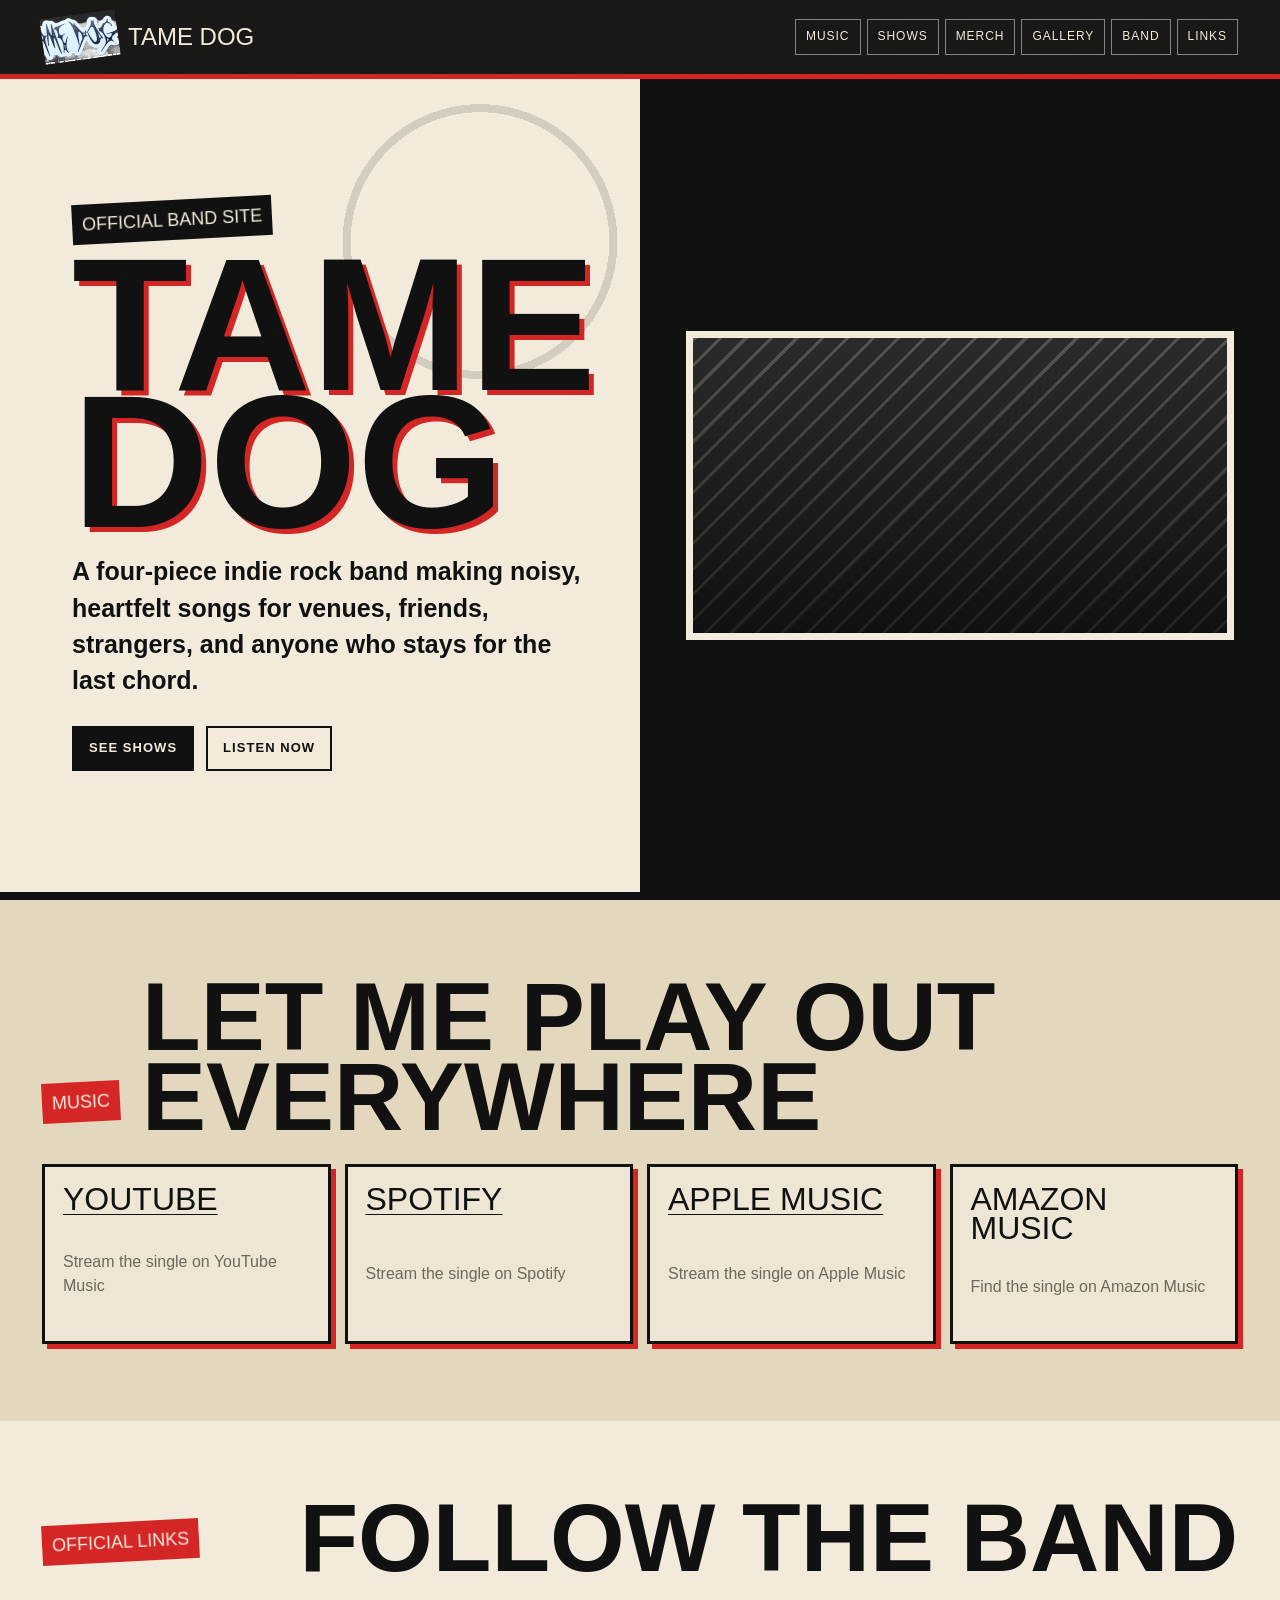
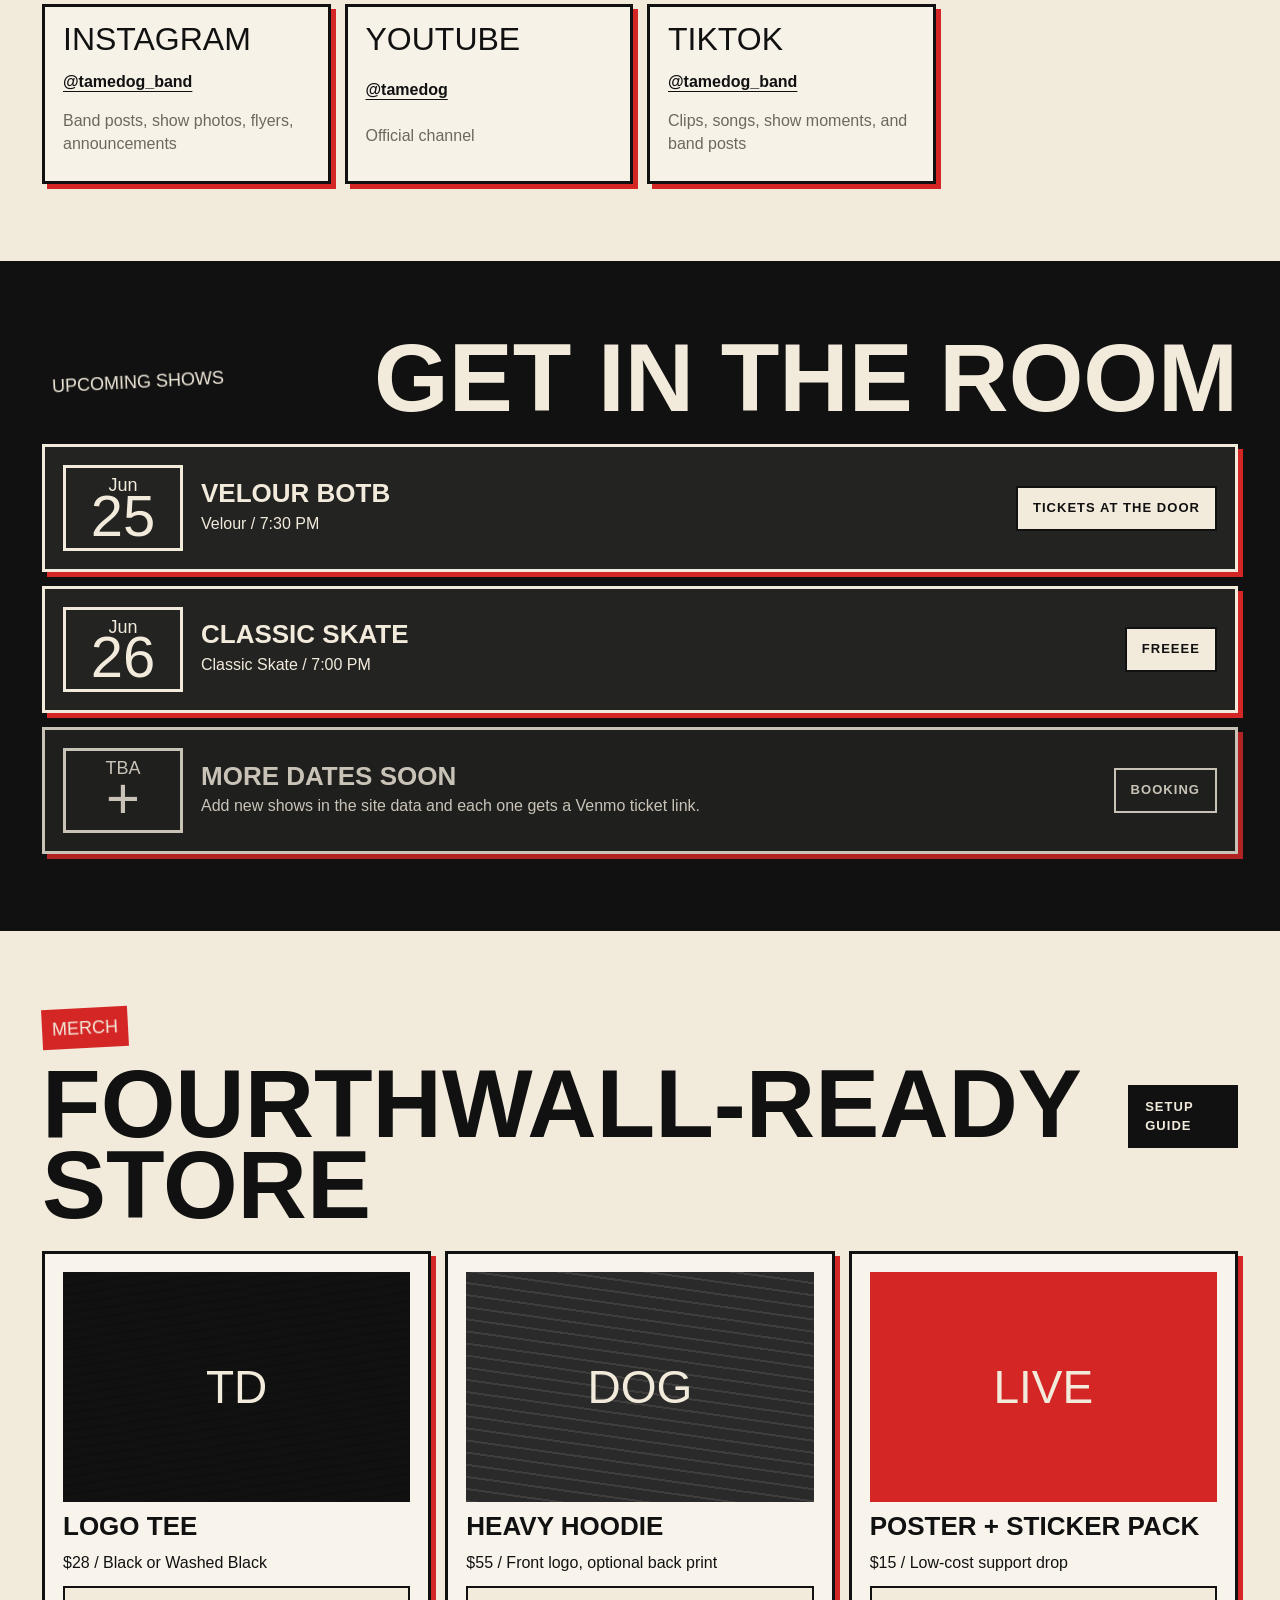
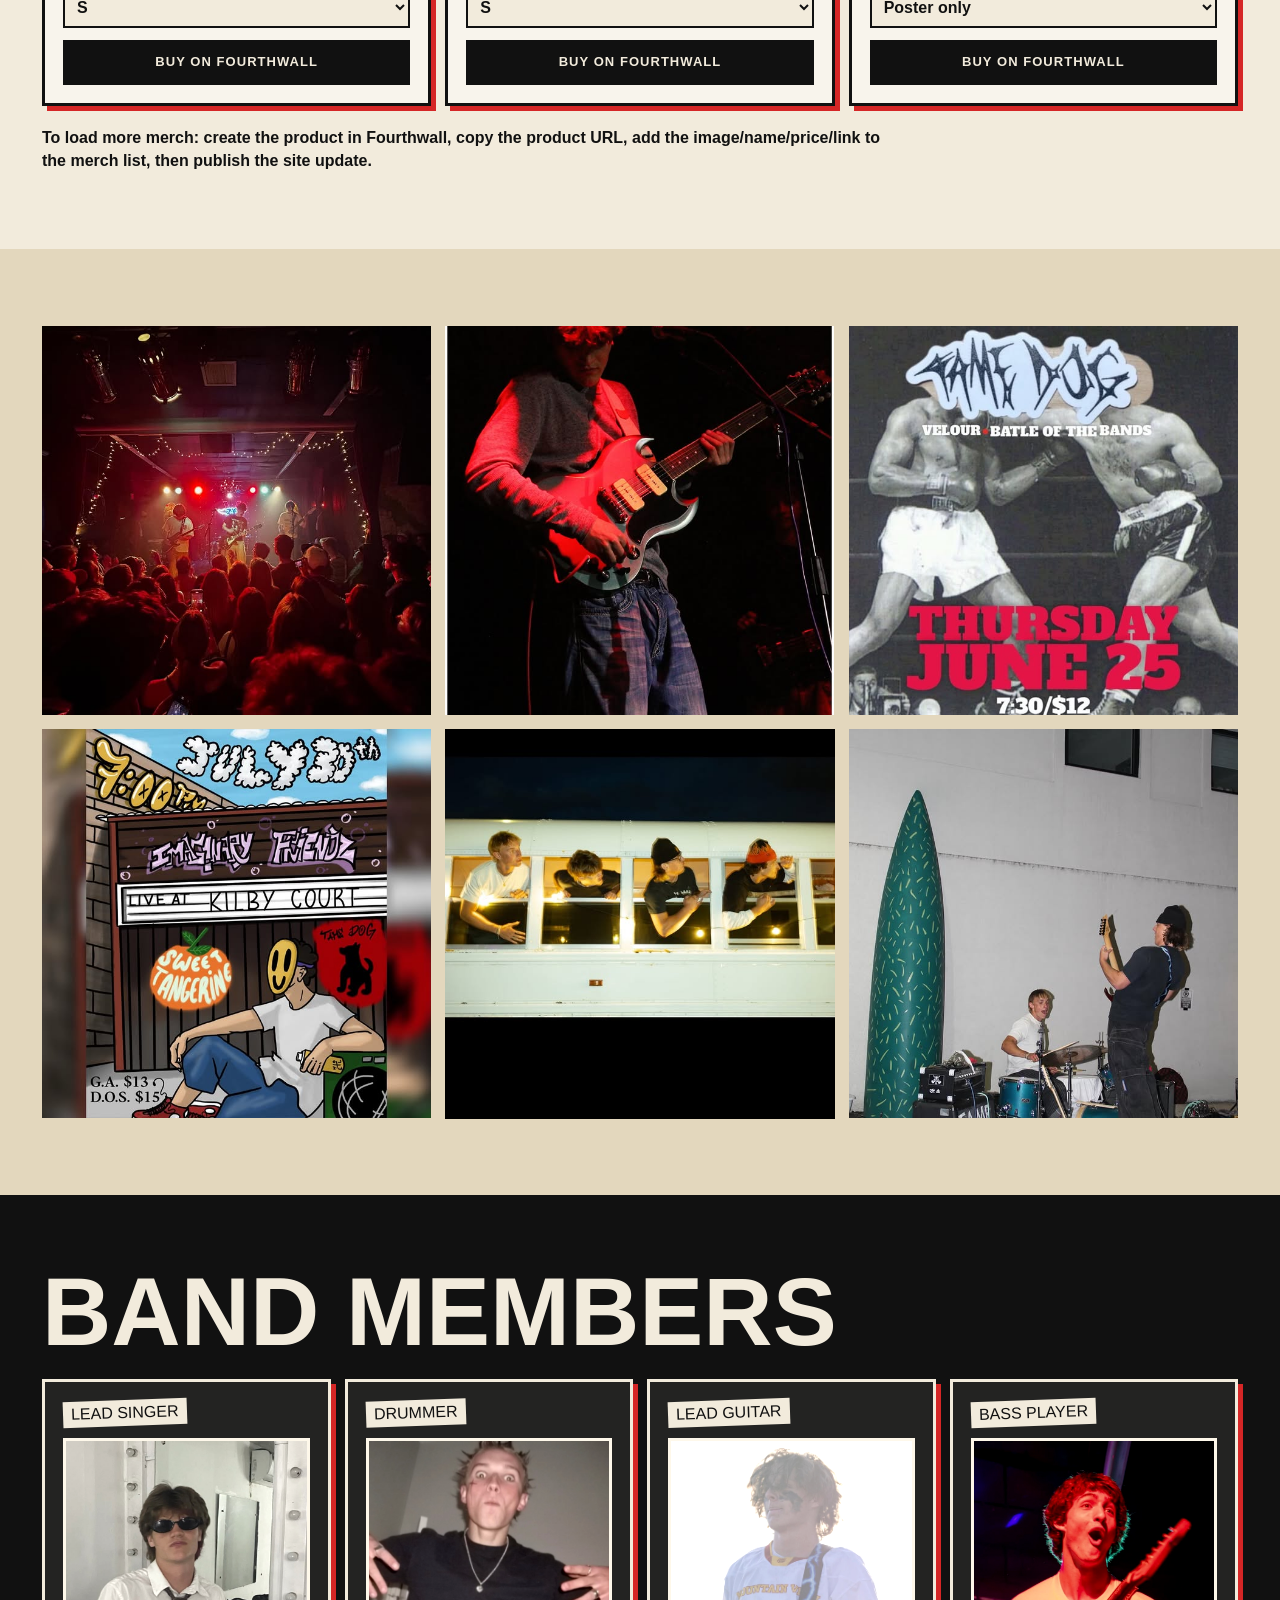
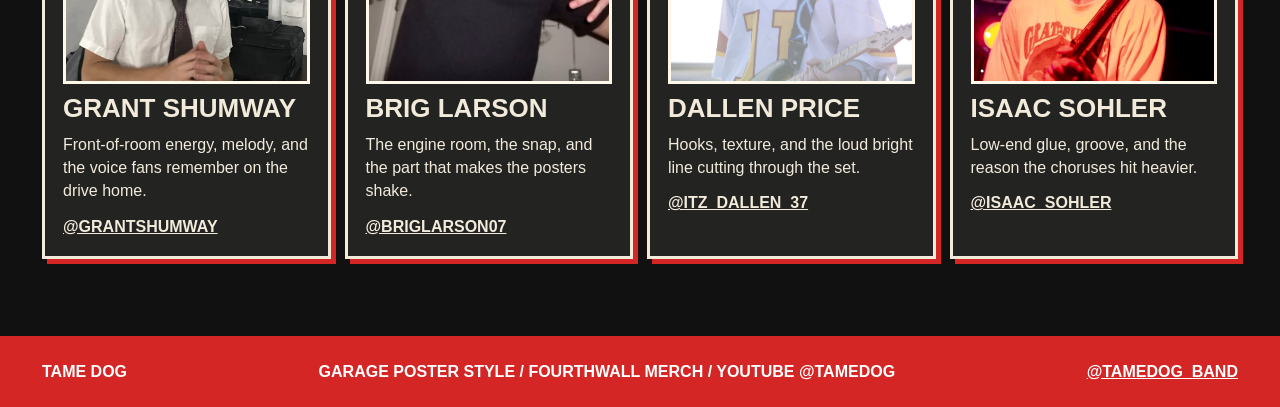
==== index.html @ 2dcfbd96 "Update Tame Dog site content and gallery" ====
<!doctype html>
<html lang="en">
<head>
  <meta charset="utf-8" />
  <meta name="viewport" content="width=device-width, initial-scale=1" />
  <title>Tame Dog | Official Site</title>
  <meta name="description" content="Official site for Tame Dog. Shows, music, merch, photos, and band member links." />
  <link rel="stylesheet" href="styles.css" />
</head>
<body>
  <div class="paper-noise" aria-hidden="true"></div>

  <header class="site-header">
    <a class="brand" href="#home" aria-label="Tame Dog home">
      <span class="logo-stamp logo-image"><img src="assets/tame-dog-wordmark.jpg" alt="Tame Dog logo" /></span>
      <span>Tame Dog</span>
    </a>
    <button class="menu-button" type="button" aria-expanded="false" aria-controls="site-nav">Menu</button>
    <nav id="site-nav" class="site-nav" aria-label="Primary navigation">
      <a href="#music">Music</a>
      <a href="#shows">Shows</a>
      <a href="#merch">Merch</a>
      <a href="gallery.html">Gallery</a>
      <a href="#band">Band</a>
      <a href="#links">Links</a>
    </nav>
  </header>

  <main id="home">
    <section class="hero" aria-label="Tame Dog homepage">
      <div class="hero-copy">
        <p class="stamp">Official Band Site</p>
        <h1>Tame<br>Dog</h1>
        <p class="hero-line">A four-piece indie rock band making noisy, heartfelt songs for venues, friends, strangers, and anyone who stays for the last chord.</p>
        <div class="button-row">
          <a class="button dark" href="#shows">See Shows</a>
          <a class="button light" href="#music">Listen Now</a>
        </div>
      </div>

      <div class="video-half" aria-label="Looping YouTube music video">
        <div class="video-frame" data-video-id="92gtE1CN8XQ">
          <iframe
            title="Tame Dog music video"
            src="https://www.youtube.com/embed/92gtE1CN8XQ?autoplay=1&mute=1&loop=1&playlist=92gtE1CN8XQ&controls=0&modestbranding=1&playsinline=1"
            allow="accelerometer; autoplay; clipboard-write; encrypted-media; gyroscope; picture-in-picture; web-share"
            referrerpolicy="strict-origin-when-cross-origin"
            allowfullscreen>
          </iframe>
        </div>
      </div>
    </section>

    <section id="music" class="section torn-top">
      <div class="section-head">
        <p class="stamp red">Music</p>
        <h2>Let Me Play Out Everywhere</h2>
      </div>
      <div class="music-grid">
        <div class="platform-card">
          <a class="platform-title-link" href="https://music.youtube.com/watch?v=u5x2pnPxJDY" target="_blank" rel="noreferrer">
            <span>YouTube</span>
          </a>
          <em>Stream the single on YouTube Music</em>
        </div>
        <div class="platform-card">
          <a class="platform-title-link" href="https://open.spotify.com/album/30GGkjpLR5tPy0xQMQqvSJ" target="_blank" rel="noreferrer">
            <span>Spotify</span>
          </a>
          <em>Stream the single on Spotify</em>
        </div>
        <div class="platform-card">
          <a class="platform-title-link" href="https://music.apple.com/us/album/let-me-play-single/1863250540" target="_blank" rel="noreferrer">
            <span>Apple Music</span>
          </a>
          <em>Stream the single on Apple Music</em>
        </div>
        <div class="platform-card">
          <span>Amazon Music</span>
          <em>Find the single on Amazon Music</em>
        </div>
      </div>
    </section>

    <section id="links" class="section link-wall">
      <div class="section-head">
        <p class="stamp red">Official Links</p>
        <h2>Follow The Band</h2>
      </div>
      <div class="music-grid">
        <a class="platform-card" href="https://www.instagram.com/tamedog_band/" target="_blank" rel="noreferrer">
          <span>Instagram</span>
          <strong>@tamedog_band</strong>
          <em>Band posts, show photos, flyers, announcements</em>
        </a>
        <a class="platform-card" href="https://www.youtube.com/@tamedog" target="_blank" rel="noreferrer">
          <span>YouTube</span>
          <strong>@tamedog</strong>
          <em>Official channel</em>
        </a>
        <a class="platform-card" href="https://www.tiktok.com/@tamedog_band" target="_blank" rel="noreferrer">
          <span>TikTok</span>
          <strong>@tamedog_band</strong>
          <em>Clips, songs, show moments, and band posts</em>
        </a>
      </div>
    </section>

    <section id="shows" class="section black-band">
      <div class="section-head">
        <p class="stamp">Upcoming Shows</p>
        <h2>Get In The Room</h2>
      </div>
      <div class="show-list">
        <article class="show-card">
          <div class="show-date"><span>Jun</span>25</div>
          <div>
            <h3>Velour BOTB</h3>
            <p>Velour / 7:30 PM</p>
          </div>
          <span class="button light">Tickets At The Door</span>
        </article>
        <article class="show-card">
          <div class="show-date"><span>Jun</span>26</div>
          <div>
            <h3>Classic Skate</h3>
            <p>Classic Skate / 7:00 PM</p>
          </div>
          <span class="button light">FREEEE</span>
        </article>
        <article class="show-card muted-card">
          <div class="show-date"><span>TBA</span>+</div>
          <div>
            <h3>More Dates Soon</h3>
            <p>Add new shows in the site data and each one gets a Venmo ticket link.</p>
          </div>
          <a class="button outline" href="mailto:booking@tamedog.com">Booking</a>
        </article>
      </div>
    </section>

    <section id="merch" class="section">
      <div class="section-head with-action">
        <div>
          <p class="stamp red">Merch</p>
          <h2>Fourthwall-Ready Store</h2>
        </div>
        <a class="button dark" href="../tame-dog-fourthwall-setup.html">Setup Guide</a>
      </div>
      <div class="merch-grid">
        <article class="product-card">
          <div class="shirt-mock"><span>TD</span></div>
          <h3>Logo Tee</h3>
          <p>$28 / Black or Washed Black</p>
          <select aria-label="Logo Tee size">
            <option>S</option><option>M</option><option>L</option><option>XL</option><option>2XL</option>
          </select>
          <a class="button dark" href="https://fourthwall.com/" target="_blank" rel="noreferrer">Buy on Fourthwall</a>
        </article>
        <article class="product-card">
          <div class="shirt-mock hoodie"><span>DOG</span></div>
          <h3>Heavy Hoodie</h3>
          <p>$55 / Front logo, optional back print</p>
          <select aria-label="Heavy Hoodie size">
            <option>S</option><option>M</option><option>L</option><option>XL</option><option>2XL</option>
          </select>
          <a class="button dark" href="https://fourthwall.com/" target="_blank" rel="noreferrer">Buy on Fourthwall</a>
        </article>
        <article class="product-card">
          <div class="poster-mock"><span>LIVE</span></div>
          <h3>Poster + Sticker Pack</h3>
          <p>$15 / Low-cost support drop</p>
          <select aria-label="Poster pack option">
            <option>Poster only</option><option>Poster + stickers</option>
          </select>
          <a class="button dark" href="https://fourthwall.com/" target="_blank" rel="noreferrer">Buy on Fourthwall</a>
        </article>
      </div>
      <p class="admin-note">To load more merch: create the product in Fourthwall, copy the product URL, add the image/name/price/link to the merch list, then publish the site update.</p>
    </section>

    <section id="gallery-preview" class="section gallery-section">
      <div class="gallery-grid" aria-label="Favorite Tame Dog show photos">
        <button class="photo-tile tall instagram-crowd-red" type="button" aria-label="Open Velour crowd photo" data-caption="Velour crowd / from @tamedog_band Instagram"></button>
        <button class="photo-tile instagram-live-guitar" type="button" aria-label="Open live guitar photo" data-caption="Live guitar shot / from @tamedog_band Instagram"></button>
        <button class="photo-tile instagram-velour-botb-poster" type="button" aria-label="Open Velour BOTB poster photo" data-caption="Velour BOTB poster / from @tamedog_band Instagram"></button>
        <button class="photo-tile instagram-kilby-cartoon-flyer" type="button" aria-label="Open Kilby cartoon flyer photo" data-caption="Kilby cartoon flyer / from @tamedog_band Instagram"></button>
        <button class="photo-tile instagram-van-mirror-band" type="button" aria-label="Open van mirror band photo" data-caption="Van mirror band photo / from @tamedog_band Instagram"></button>
        <button class="photo-tile wide instagram-outdoor-performance" type="button" aria-label="Open outdoor set photo" data-caption="Outdoor performance in Provo / from @tamedog_band Instagram"></button>
      </div>
    </section>

    <section id="band" class="section black-band">
      <div class="section-head">
        <h2>Band Members</h2>
      </div>
      <div class="member-grid">
        <article class="member-card">
          <p class="member-role">Lead Singer</p>
          <img class="member-headshot" src="assets/headshots/grant-shumway.jpg" alt="Grant Shumway headshot" />
          <h3>Grant Shumway</h3>
          <p>Front-of-room energy, melody, and the voice fans remember on the drive home.</p>
          <a href="https://www.instagram.com/grantshumway/" target="_blank" rel="noreferrer">@grantshumway</a>
        </article>
        <article class="member-card">
          <p class="member-role">Drummer</p>
          <img class="member-headshot" src="assets/headshots/brig-larson.jpg" alt="Brig Larson headshot" />
          <h3>Brig Larson</h3>
          <p>The engine room, the snap, and the part that makes the posters shake.</p>
          <a href="https://www.instagram.com/briglarson07/" target="_blank" rel="noreferrer">@briglarson07</a>
        </article>
        <article class="member-card">
          <p class="member-role">Lead Guitar</p>
          <img class="member-headshot" src="assets/headshots/dallen-price.jpg" alt="Dallen Price headshot" />
          <h3>Dallen Price</h3>
          <p>Hooks, texture, and the loud bright line cutting through the set.</p>
          <a href="https://www.instagram.com/itz_dallen_37/" target="_blank" rel="noreferrer">@itz_dallen_37</a>
        </article>
        <article class="member-card">
          <p class="member-role">Bass Player</p>
          <img class="member-headshot" src="assets/headshots/isaac-sohler.jpg" alt="Isaac Sohler headshot" />
          <h3>Isaac Sohler</h3>
          <p>Low-end glue, groove, and the reason the choruses hit heavier.</p>
          <a href="https://www.instagram.com/isaac_sohler/" target="_blank" rel="noreferrer">@isaac_sohler</a>
        </article>
      </div>
    </section>
  </main>

  <footer class="site-footer">
    <strong>Tame Dog</strong>
    <span>Garage poster style / Fourthwall merch / YouTube @tamedog</span>
    <a href="https://www.instagram.com/tamedog_band/" target="_blank" rel="noreferrer">@tamedog_band</a>
  </footer>

  <dialog class="lightbox" aria-label="Photo preview">
    <button class="close-lightbox" type="button">Close</button>
    <div class="lightbox-art"></div>
    <p class="lightbox-caption"></p>
  </dialog>

  <script src="app.js"></script>
</body>
</html>
---- styles.css ----
:root {
  color-scheme: light;
  --ink: #111;
  --paper: #f2ebdc;
  --paper-deep: #e3d7bd;
  --red: #d52626;
  --white: #fffaf0;
  --gray: #6d675d;
  --line: #111;
}

* { box-sizing: border-box; }

html {
  scroll-behavior: smooth;
}

body {
  margin: 0;
  background: var(--paper);
  color: var(--ink);
  font-family: Arial, Helvetica, sans-serif;
  line-height: 1.45;
}

body.no-scroll { overflow: hidden; }

a { color: inherit; }

button, select {
  font: inherit;
}

.paper-noise {
  position: fixed;
  inset: 0;
  z-index: -1;
  pointer-events: none;
  background:
    radial-gradient(circle at 20% 30%, rgba(0,0,0,.08) 0 1px, transparent 1px 5px),
    radial-gradient(circle at 80% 65%, rgba(0,0,0,.08) 0 1px, transparent 1px 7px),
    repeating-linear-gradient(-8deg, rgba(0,0,0,.035) 0 2px, transparent 2px 9px),
    var(--paper);
  mix-blend-mode: multiply;
}

.site-header {
  position: sticky;
  top: 0;
  z-index: 20;
  display: flex;
  justify-content: space-between;
  align-items: center;
  gap: 18px;
  padding: 14px clamp(16px, 4vw, 42px);
  background: rgba(17, 17, 17, .96);
  color: var(--paper);
  border-bottom: 5px solid var(--red);
  text-transform: uppercase;
  letter-spacing: 0;
}

.brand {
  display: inline-flex;
  align-items: center;
  gap: 10px;
  color: inherit;
  text-decoration: none;
  font-family: Impact, "Arial Black", sans-serif;
  font-size: 24px;
}

.logo-stamp {
  display: grid;
  place-items: center;
  width: 46px;
  height: 46px;
  border: 3px solid currentColor;
  border-radius: 50%;
  transform: rotate(-8deg);
}

.logo-stamp.logo-image {
  width: 76px;
  height: 46px;
  border: 0;
  border-radius: 0;
  overflow: hidden;
  background: var(--ink);
}

.logo-stamp.logo-image img {
  width: 100%;
  height: 100%;
  object-fit: cover;
  object-position: center 28%;
  filter: contrast(1.15) saturate(.85);
}

.site-nav {
  display: flex;
  flex-wrap: wrap;
  gap: 6px;
}

.site-nav a,
.menu-button {
  border: 1px solid rgba(242,235,220,.5);
  background: transparent;
  color: var(--paper);
  padding: 8px 10px;
  text-decoration: none;
  text-transform: uppercase;
  font-size: 12px;
  letter-spacing: .08em;
}

.menu-button {
  display: none;
  cursor: pointer;
}

.hero {
  min-height: calc(100vh - 79px);
  display: grid;
  grid-template-columns: minmax(0, 1fr) minmax(320px, 1fr);
  border-bottom: 8px solid var(--ink);
}

.hero-copy {
  display: grid;
  align-content: center;
  padding: clamp(24px, 6vw, 72px);
  background:
    radial-gradient(circle at 75% 20%, transparent 0 16%, rgba(0,0,0,.13) 16% 17%, transparent 17% 24%),
    var(--paper);
}

.stamp {
  width: fit-content;
  margin: 0 0 16px;
  padding: 7px 10px;
  background: var(--ink);
  color: var(--paper);
  transform: rotate(-3deg);
  font-family: Impact, "Arial Black", sans-serif;
  text-transform: uppercase;
  font-size: 18px;
}

.stamp.red {
  background: var(--red);
}

h1, h2, h3 {
  margin: 0;
  font-family: Impact, "Arial Black", sans-serif;
  text-transform: uppercase;
  letter-spacing: 0;
}

h1 {
  font-size: clamp(86px, 15vw, 190px);
  line-height: .72;
  text-shadow: 5px 5px 0 var(--red);
}

h2 {
  font-size: clamp(42px, 8vw, 96px);
  line-height: .84;
}

h3 {
  font-size: 26px;
  line-height: .95;
}

.hero-line {
  max-width: 590px;
  margin: 24px 0 0;
  font-size: clamp(18px, 2vw, 25px);
  font-weight: 800;
}

.button-row {
  display: flex;
  flex-wrap: wrap;
  gap: 12px;
  margin-top: 28px;
}

.button {
  display: inline-flex;
  justify-content: center;
  align-items: center;
  min-height: 44px;
  padding: 11px 15px;
  border: 2px solid var(--ink);
  color: inherit;
  text-decoration: none;
  text-transform: uppercase;
  font-weight: 900;
  font-size: 13px;
  letter-spacing: .08em;
  cursor: pointer;
}

.button.dark {
  background: var(--ink);
  color: var(--paper);
}

.button.light {
  background: var(--paper);
  color: var(--ink);
}

.button.outline {
  background: transparent;
  color: var(--paper);
  border-color: var(--paper);
}

.video-half {
  min-height: 420px;
  padding: clamp(20px, 4vw, 46px);
  background: var(--ink);
  color: var(--paper);
  display: grid;
  align-items: center;
}

.video-frame {
  position: relative;
  width: min(100%, 760px);
  aspect-ratio: 16 / 9;
  margin: 0 auto;
  border: 7px solid var(--paper);
  overflow: hidden;
  background:
    linear-gradient(rgba(0,0,0,.02), rgba(0,0,0,.62)),
    repeating-linear-gradient(135deg, rgba(242,235,220,.22) 0 3px, transparent 3px 18px),
    #2b2b2b;
}

.video-frame iframe {
  position: absolute;
  inset: 0;
  width: 100%;
  height: 100%;
  border: 0;
  opacity: 0;
  pointer-events: none;
}

.video-frame[data-ready="true"] iframe {
  opacity: 1;
}

.video-placeholder {
  position: absolute;
  inset: 0;
  display: grid;
  place-content: center;
  gap: 10px;
  padding: 28px;
  text-align: center;
  font-weight: 900;
  text-transform: uppercase;
}

.video-frame[data-ready="true"] .video-placeholder {
  display: none;
}

.play-symbol {
  display: grid;
  place-items: center;
  width: 86px;
  height: 86px;
  margin: 0 auto;
  border: 3px solid currentColor;
  border-radius: 50%;
  font-size: 34px;
}

.section {
  padding: clamp(34px, 6vw, 78px) clamp(16px, 4vw, 42px);
}

.page-hero {
  min-height: 62vh;
  display: grid;
  align-content: center;
  padding: clamp(34px, 8vw, 92px) clamp(16px, 4vw, 42px);
  border-bottom: 8px solid var(--ink);
  background:
    radial-gradient(circle at 75% 20%, transparent 0 16%, rgba(0,0,0,.13) 16% 17%, transparent 17% 24%),
    var(--paper);
}

.torn-top {
  background:
    linear-gradient(178deg, transparent 0 28px, var(--paper-deep) 29px),
    var(--paper-deep);
}

.black-band {
  background: var(--ink);
  color: var(--paper);
}

.section-head {
  display: flex;
  justify-content: space-between;
  align-items: end;
  gap: 22px;
  margin-bottom: 26px;
}

.section-head.with-action {
  align-items: center;
}

.music-grid,
.merch-grid,
.member-grid {
  display: grid;
  grid-template-columns: repeat(4, minmax(0, 1fr));
  gap: 14px;
}

.platform-card,
.product-card,
.member-card,
.show-card {
  border: 3px solid currentColor;
  background: rgba(255,255,255,.36);
  padding: 18px;
  color: inherit;
  text-decoration: none;
  box-shadow: 5px 5px 0 var(--red);
}

.platform-card {
  display: grid;
  gap: 8px;
  min-height: 180px;
}

.platform-card span {
  font-family: Impact, "Arial Black", sans-serif;
  font-size: 32px;
  line-height: .9;
  text-transform: uppercase;
}

.platform-title-link {
  color: inherit;
  text-decoration: underline;
  text-underline-offset: 4px;
}

.platform-card em {
  color: var(--gray);
  font-style: normal;
}

.link-wall .platform-card strong {
  text-decoration: underline;
  text-underline-offset: 4px;
}

.show-list {
  display: grid;
  gap: 14px;
}

.show-card {
  display: grid;
  grid-template-columns: 120px minmax(0, 1fr) auto;
  gap: 18px;
  align-items: center;
  background: rgba(242,235,220,.08);
}

.show-card p { margin: 6px 0 0; }

.show-date {
  border: 3px solid currentColor;
  padding: 10px;
  text-align: center;
  font-family: Impact, "Arial Black", sans-serif;
  font-size: 58px;
  line-height: .78;
}

.show-date span {
  display: block;
  font-size: 18px;
}

.muted-card {
  opacity: .82;
}

.merch-grid,
.member-grid {
  grid-template-columns: repeat(3, minmax(0, 1fr));
}

.product-card {
  display: grid;
  gap: 12px;
  background: rgba(255,255,255,.45);
}

.product-card p,
.member-card p {
  margin: 0;
}

select {
  width: 100%;
  min-height: 42px;
  border: 2px solid var(--ink);
  background: var(--paper);
  color: var(--ink);
  padding: 8px;
  font-weight: 900;
}

.shirt-mock,
.poster-mock {
  min-height: 230px;
  display: grid;
  place-items: center;
  background:
    repeating-linear-gradient(-8deg, rgba(0,0,0,.09) 0 2px, transparent 2px 9px),
    var(--ink);
  color: var(--paper);
  font-family: Impact, "Arial Black", sans-serif;
  font-size: 46px;
}

.hoodie {
  background:
    repeating-linear-gradient(8deg, rgba(242,235,220,.1) 0 2px, transparent 2px 12px),
    #2a2a2a;
}

.poster-mock {
  background: var(--red);
}

.admin-note {
  max-width: 850px;
  margin: 20px 0 0;
  font-weight: 800;
}

.gallery-section {
  background: var(--paper-deep);
}

.gallery-section .gallery-grid {
  margin-top: 0;
}

.gallery-grid {
  display: grid;
  grid-template-columns: 1.15fr .9fr 1fr;
  grid-auto-rows: 180px;
  gap: 14px;
}

#gallery-preview .gallery-grid {
  grid-template-columns: repeat(3, minmax(0, 1fr));
  grid-auto-rows: auto;
}

.gallery-grid.expanded {
  grid-auto-rows: 210px;
}

.filter-row {
  display: flex;
  flex-wrap: wrap;
  gap: 10px;
  margin: 0 0 18px;
}

.filter-button {
  border: 2px solid var(--ink);
  background: transparent;
  color: var(--ink);
  padding: 10px 12px;
  text-transform: uppercase;
  font-weight: 900;
  cursor: pointer;
}

.filter-button.active {
  background: var(--ink);
  color: var(--paper);
}

.photo-tile.hidden {
  display: none;
}

.photo-tile {
  display: grid;
  align-items: end;
  padding: 14px;
  border: 0;
  aspect-ratio: 1;
  background:
    repeating-linear-gradient(28deg, rgba(255,255,255,.28) 0 9px, transparent 9px 22px),
    var(--paper-deep);
  color: var(--paper);
  text-align: left;
  font-family: Impact, "Arial Black", sans-serif;
  font-size: 28px;
  text-transform: uppercase;
  cursor: pointer;
  box-shadow: none;
}

.photo-tile:hover,
.photo-tile:focus-visible {
  transform: translate(-2px, -2px);
  box-shadow: none;
  outline: 3px solid var(--red);
}

.photo-tile.instagram-live-guitar {
  background-image: url("assets/instagram/live-guitar.jpg");
  background-size: contain;
  background-repeat: no-repeat;
  background-position: center;
}

.photo-tile.instagram-merch-table {
  background-image: url("assets/instagram/merch-table.jpg");
  background-size: contain;
  background-repeat: no-repeat;
  background-position: center;
}

.photo-tile.instagram-velour-botb-poster {
  background-image: url("assets/instagram/velour-botb-poster.jpg");
  background-size: contain;
  background-repeat: no-repeat;
  background-position: center;
}

.photo-tile.instagram-kilby-cartoon-flyer {
  background-image: url("assets/instagram/kilby-cartoon-flyer.jpg");
  background-size: contain;
  background-repeat: no-repeat;
  background-position: center;
}

.photo-tile.instagram-van-mirror-band {
  background-image: url("assets/instagram/van-mirror-band.jpg");
  background-size: contain;
  background-repeat: no-repeat;
  background-position: center;
}

.photo-tile.instagram-fan-moment {
  background-image: url("assets/instagram/fan-moment.jpg");
  background-size: contain;
  background-repeat: no-repeat;
  background-position: center;
}

.photo-tile.instagram-outdoor-performance {
  background-image: url("assets/instagram/outdoor-performance.jpg");
  background-size: contain;
  background-repeat: no-repeat;
  background-position: center;
}

.photo-tile.instagram-crowd-red {
  background-image: url("assets/instagram/crowd-red.jpg");
  background-size: contain;
  background-repeat: no-repeat;
  background-position: center;
}

.photo-tile.instagram-kilby-poster {
  background-image: url("assets/instagram/kilby-poster.jpg");
  background-size: contain;
  background-repeat: no-repeat;
  background-position: center;
}

.photo-tile.tall { grid-row: span 2; }
.photo-tile.wide { grid-column: span 2; }

#gallery-preview .photo-tile.tall,
#gallery-preview .photo-tile.wide {
  grid-row: span 1;
  grid-column: span 1;
}

.member-grid {
  grid-template-columns: repeat(4, minmax(0, 1fr));
}

.member-card {
  background: rgba(242,235,220,.08);
  display: grid;
  gap: 12px;
  align-content: start;
}

.member-card a {
  color: var(--paper);
  font-weight: 900;
  text-transform: uppercase;
}

.member-role {
  width: fit-content;
  margin: 0;
  padding: 5px 8px;
  background: var(--paper);
  color: var(--ink);
  font-family: Impact, "Arial Black", sans-serif;
  font-size: 16px;
  line-height: 1;
  text-transform: uppercase;
  transform: rotate(-2deg);
}

.member-headshot {
  width: 100%;
  aspect-ratio: 1;
  object-fit: cover;
  border: 3px solid currentColor;
  background: var(--paper);
  filter: grayscale(.18) contrast(1.12);
}

.site-footer {
  display: flex;
  justify-content: space-between;
  gap: 14px;
  padding: 24px clamp(16px, 4vw, 42px);
  background: var(--red);
  color: white;
  text-transform: uppercase;
  font-weight: 900;
}

.lightbox {
  width: min(900px, calc(100vw - 28px));
  border: 5px solid var(--paper);
  background: var(--ink);
  color: var(--paper);
  padding: 18px;
}

.lightbox::backdrop {
  background: rgba(0,0,0,.78);
}

.lightbox-art {
  min-height: min(64vh, 520px);
  border: 4px solid currentColor;
  background:
    linear-gradient(rgba(0,0,0,.04), rgba(0,0,0,.66)),
    repeating-linear-gradient(28deg, rgba(255,255,255,.28) 0 9px, transparent 9px 22px),
    #343434;
}

.lightbox-caption {
  margin: 12px 0 0;
  font-weight: 900;
  text-transform: uppercase;
}

.close-lightbox {
  float: right;
  margin-bottom: 10px;
  border: 2px solid currentColor;
  background: var(--paper);
  color: var(--ink);
  padding: 8px 10px;
  text-transform: uppercase;
  font-weight: 900;
  cursor: pointer;
}

@media (max-width: 1000px) {
  .hero,
  .music-grid,
  .merch-grid,
  .member-grid {
    grid-template-columns: repeat(2, minmax(0, 1fr));
  }

  .show-card {
    grid-template-columns: 90px minmax(0, 1fr);
  }

  .show-card .button {
    grid-column: 1 / -1;
  }
}

@media (max-width: 720px) {
  .site-header {
    align-items: start;
  }

  .menu-button {
    display: inline-flex;
  }

  .site-nav {
    display: none;
    position: absolute;
    left: 0;
    right: 0;
    top: 78px;
    padding: 12px 16px;
    background: var(--ink);
    border-bottom: 5px solid var(--red);
  }

  .site-nav.open {
    display: grid;
  }

  .hero,
  .music-grid,
  .merch-grid,
  .member-grid,
  .gallery-grid {
    grid-template-columns: 1fr;
  }

  .hero {
    min-height: 0;
  }

  .section-head,
  .section-head.with-action,
  .site-footer {
    align-items: start;
    flex-direction: column;
  }

  .show-card {
    grid-template-columns: 1fr;
  }

  .show-date {
    width: 120px;
  }

  .photo-tile.tall,
  .photo-tile.wide {
    grid-row: span 1;
    grid-column: span 1;
  }
}
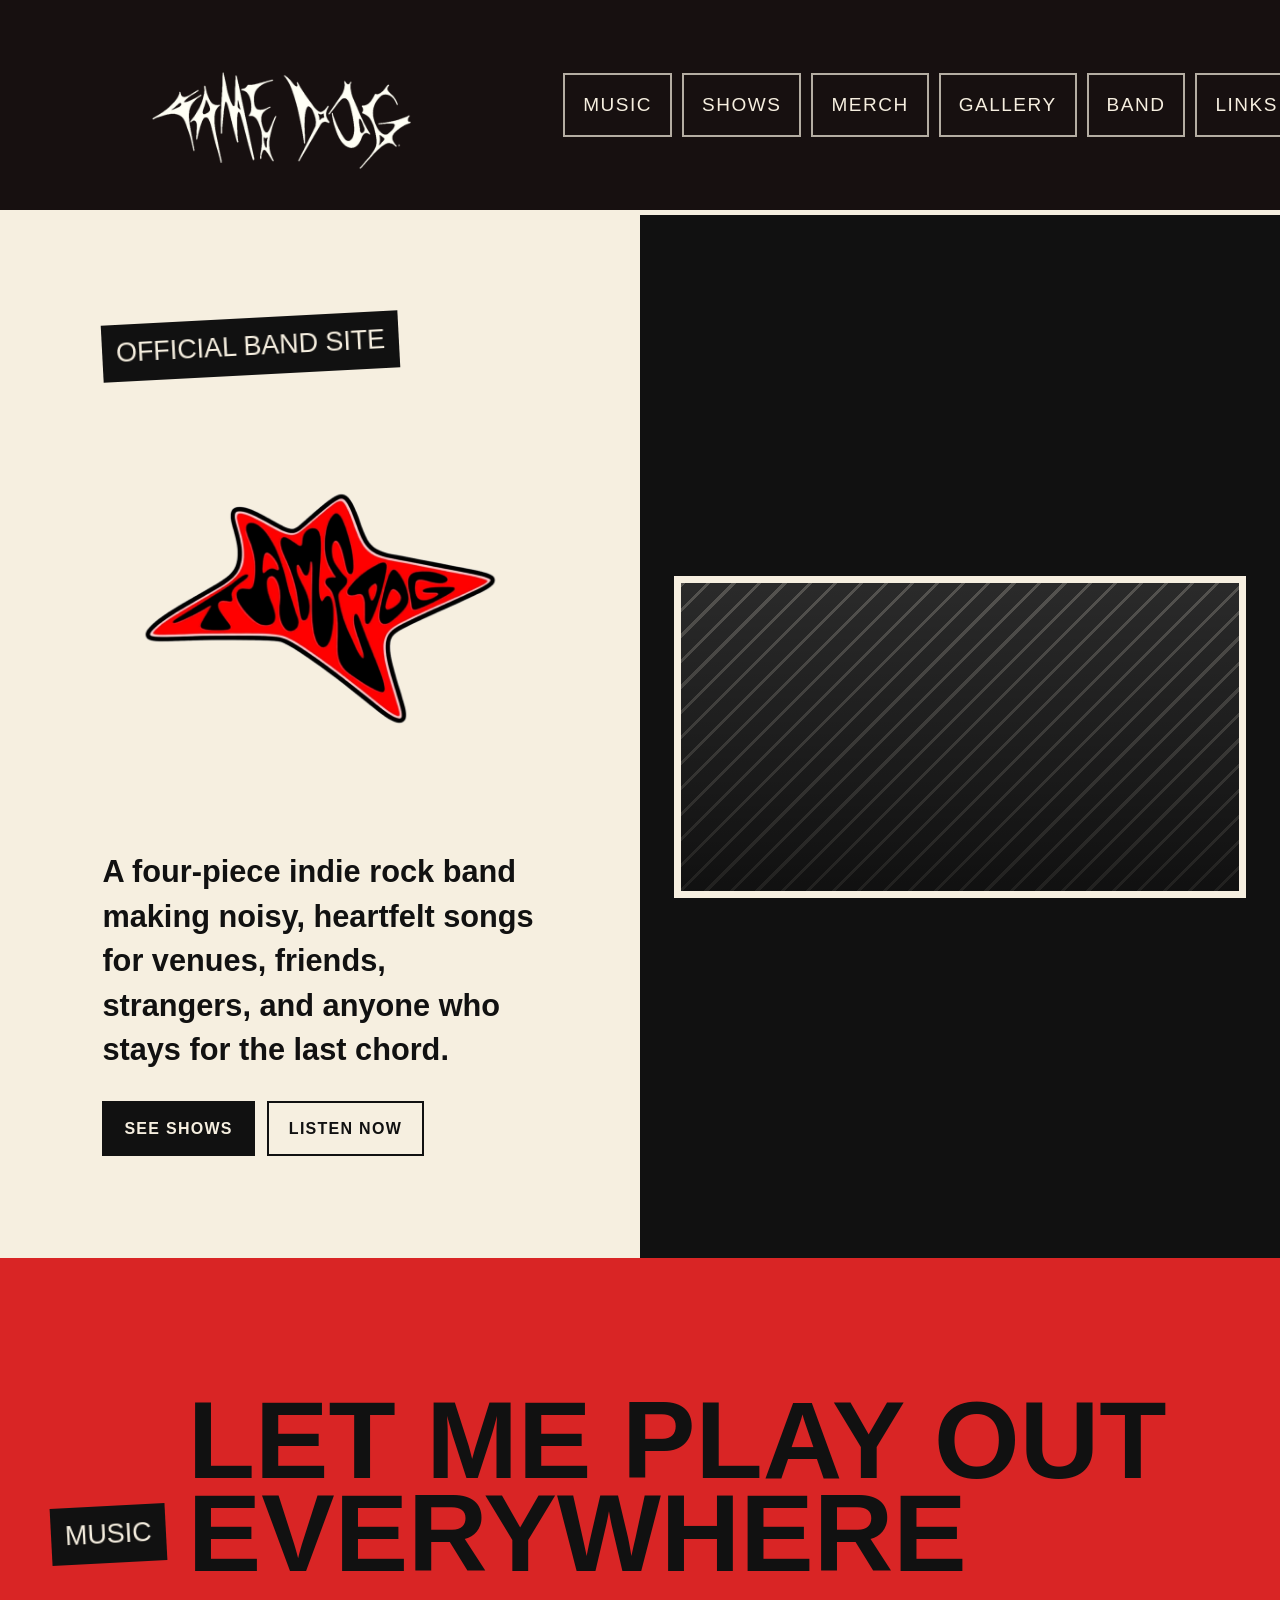
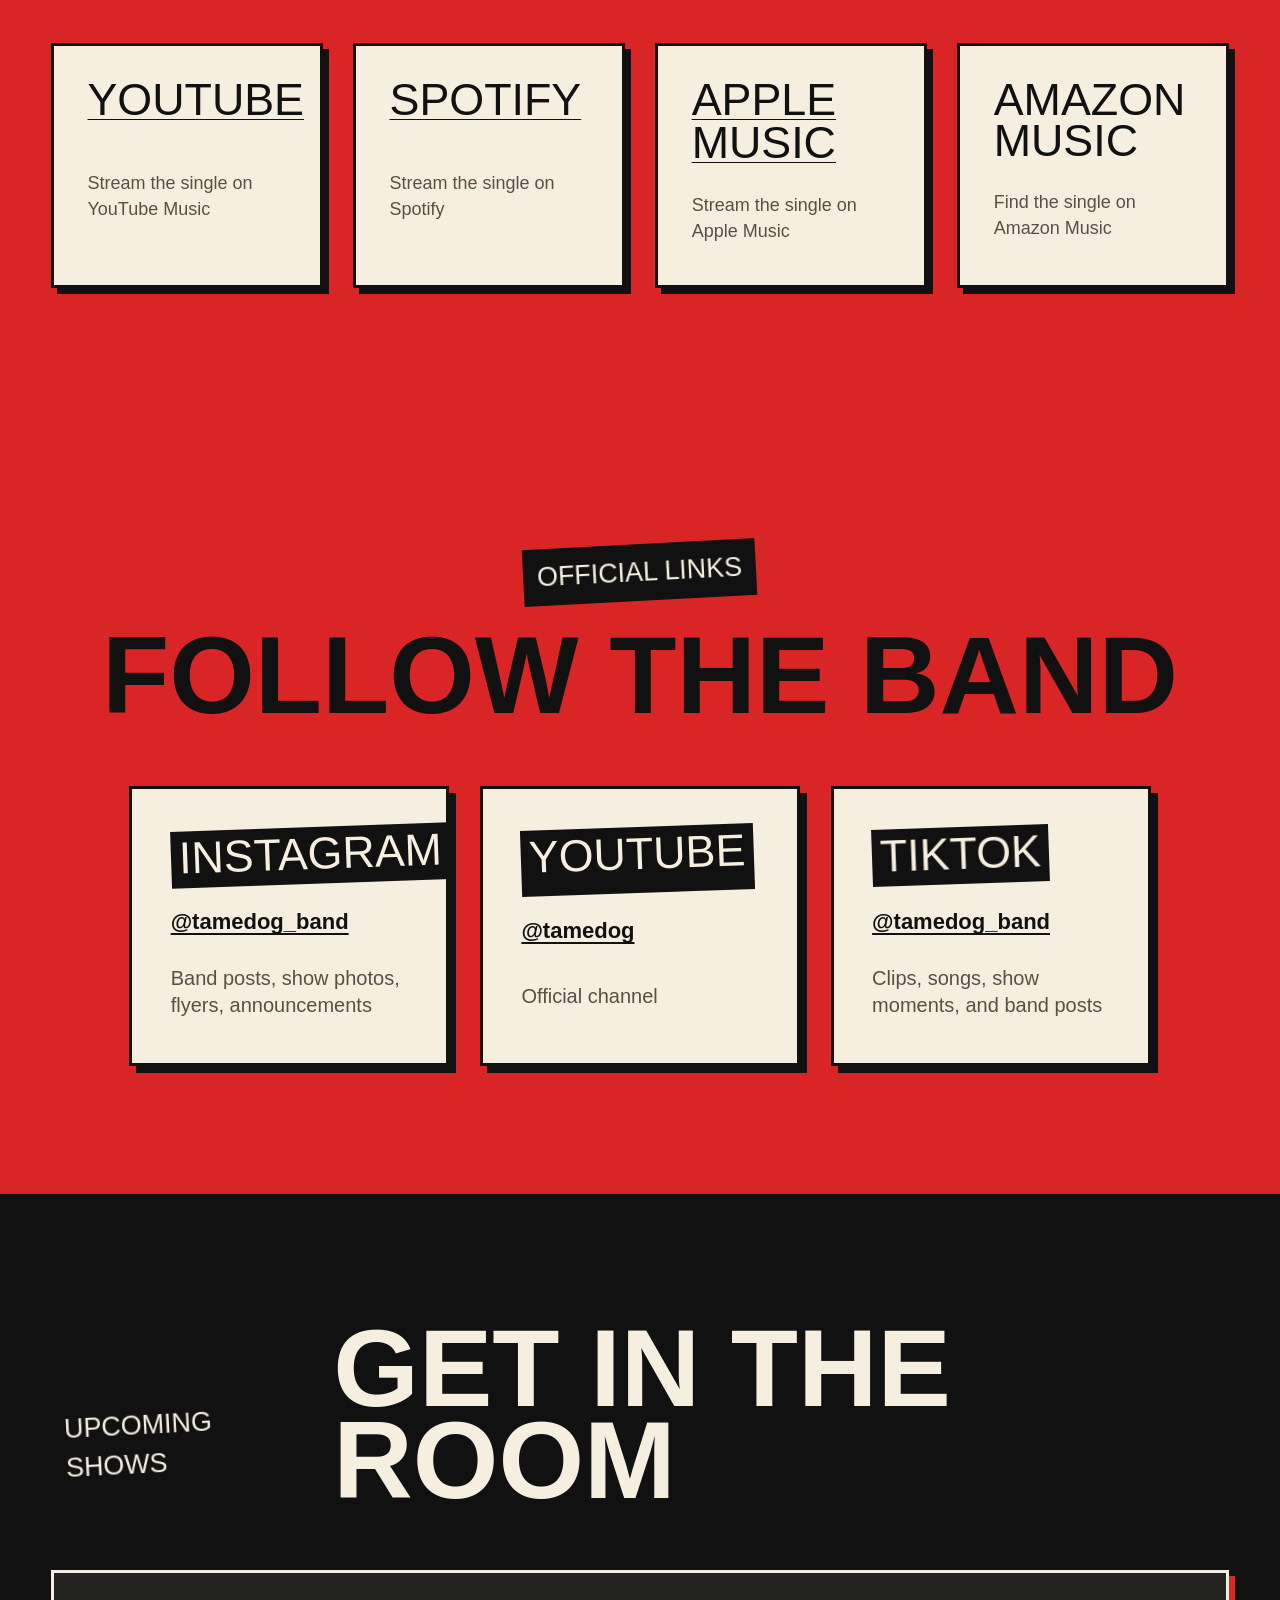
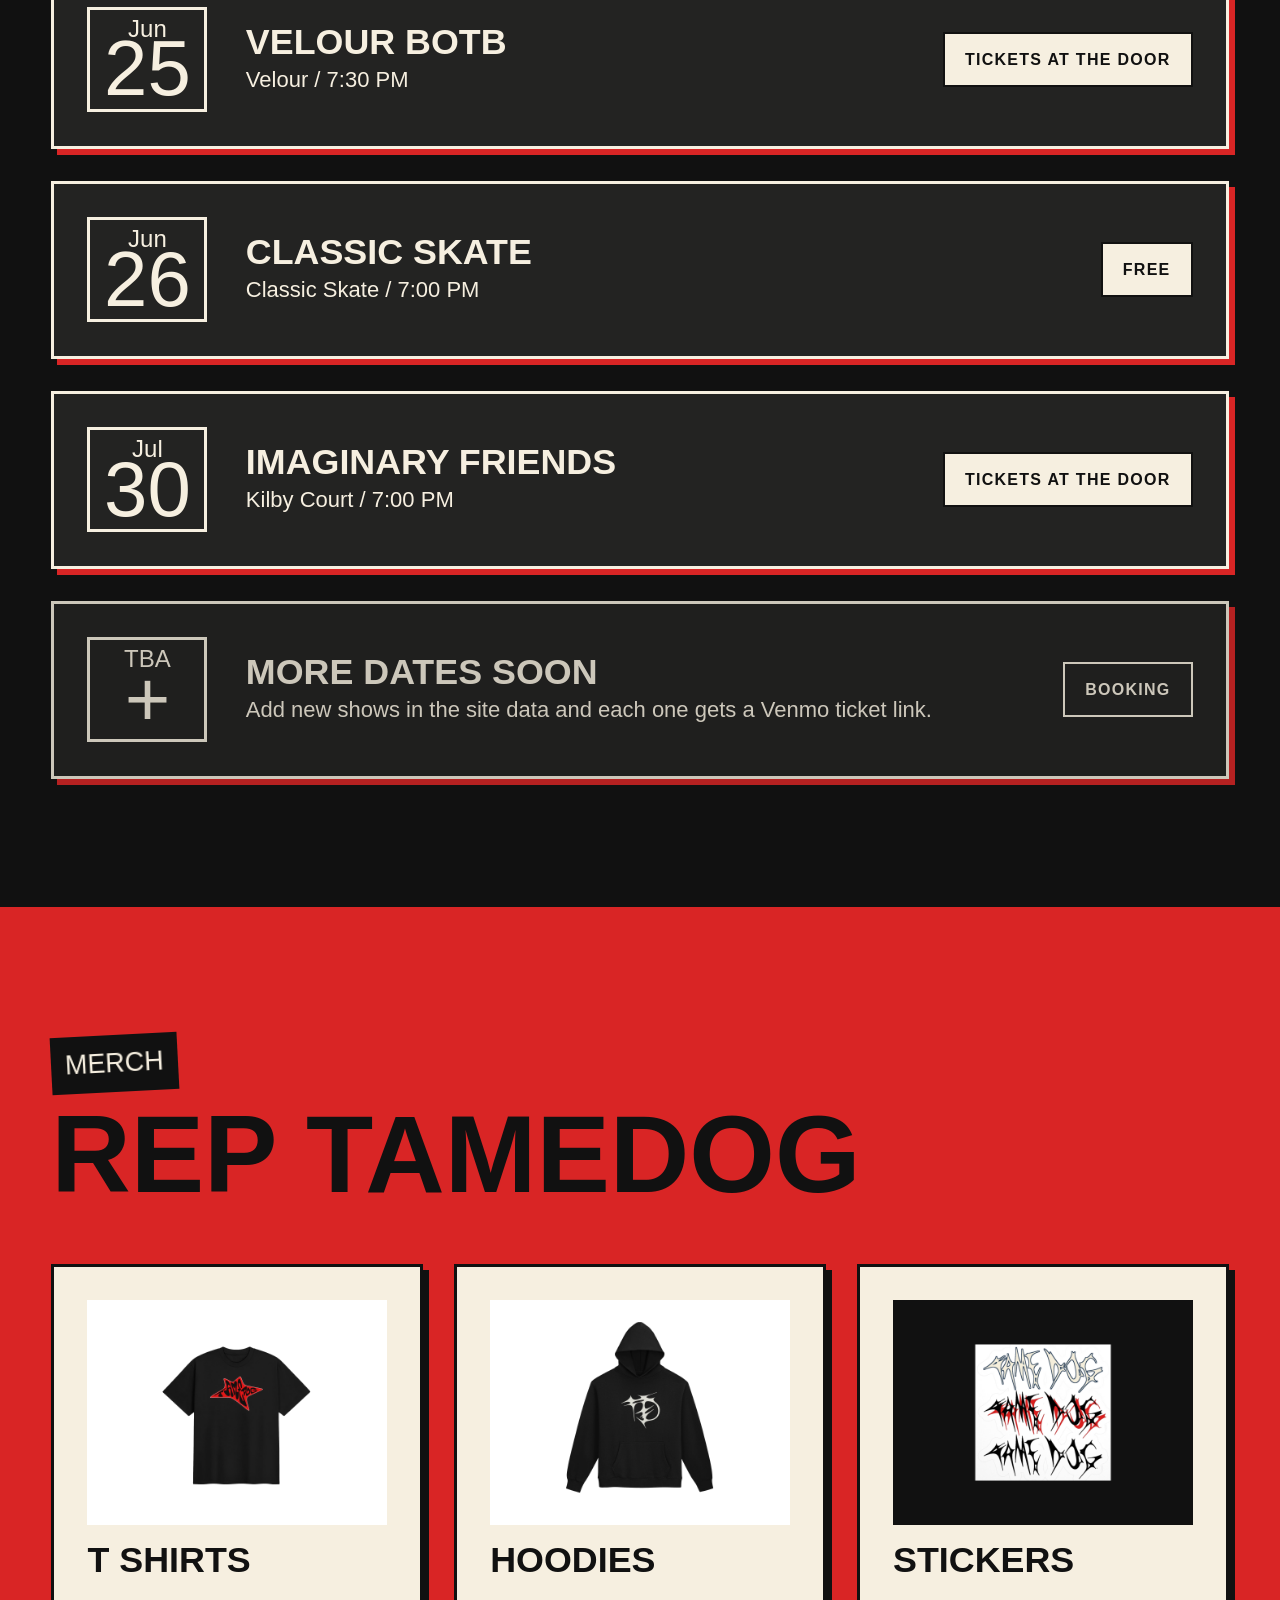
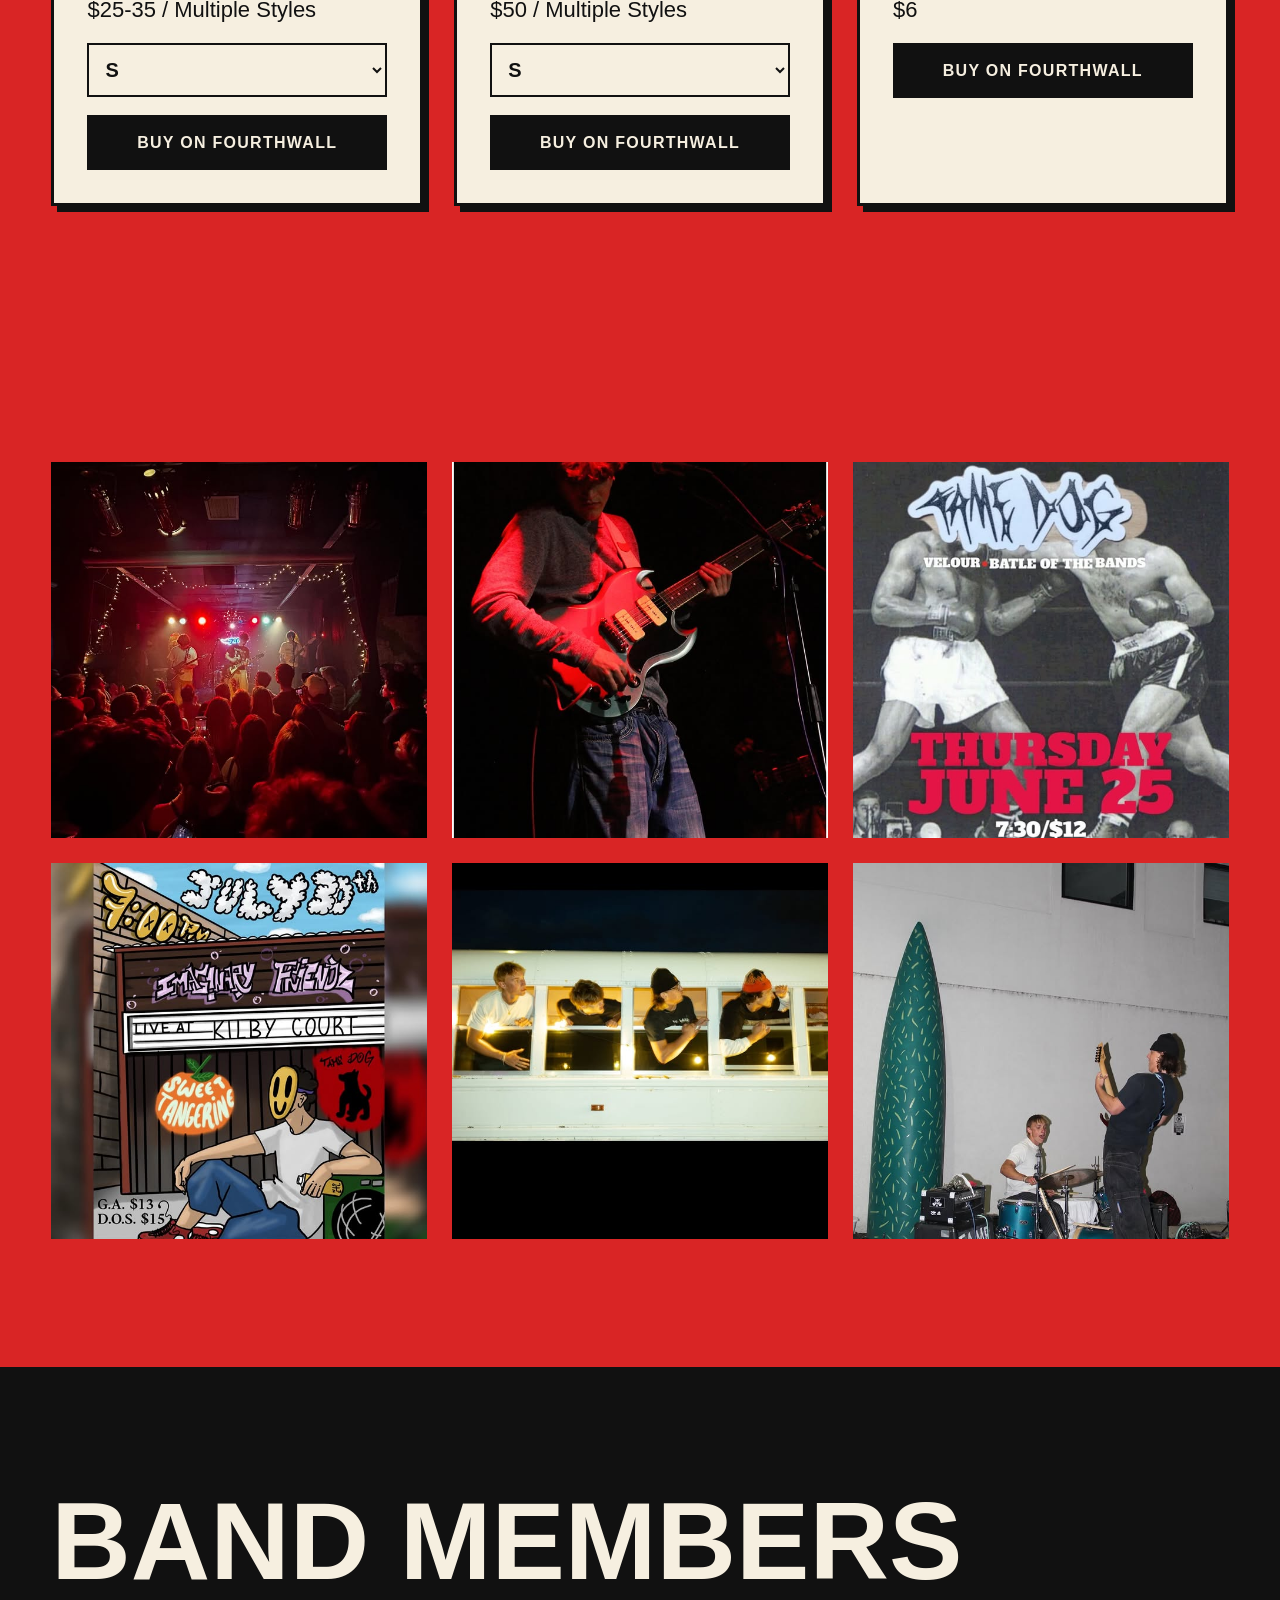
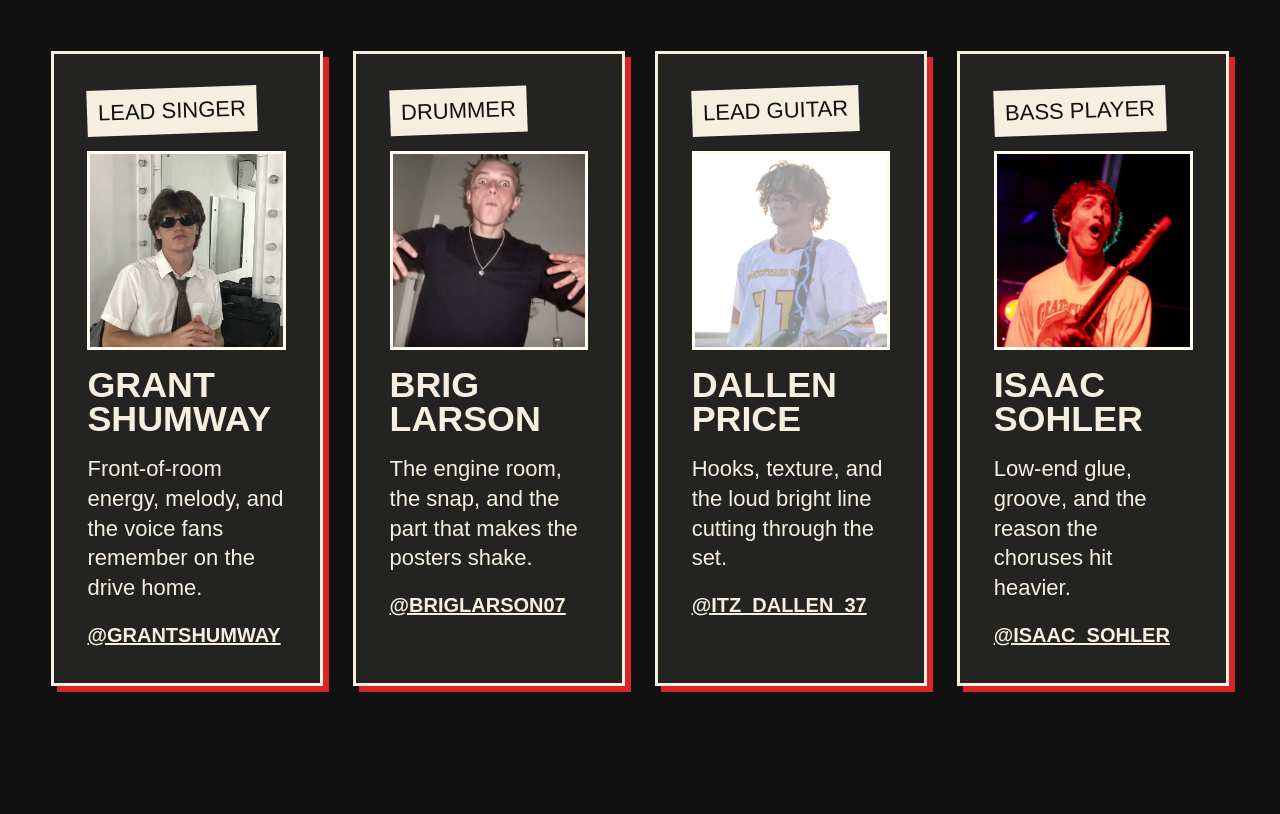
==== commit 5ca9339c: "Update Tame Dog site design and merch" ====
--- a/index.html
+++ b/index.html
@@ -12,8 +12,7 @@
 
   <header class="site-header">
     <a class="brand" href="#home" aria-label="Tame Dog home">
-      <span class="logo-stamp logo-image"><img src="assets/tame-dog-wordmark.jpg" alt="Tame Dog logo" /></span>
-      <span>Tame Dog</span>
+      <span class="logo-stamp logo-image"><img src="assets/merch-art/wordmark-logo/wordmark-02-clean-white-transparent.png" alt="Tame Dog logo" /></span>
     </a>
     <button class="menu-button" type="button" aria-expanded="false" aria-controls="site-nav">Menu</button>
     <nav id="site-nav" class="site-nav" aria-label="Primary navigation">
@@ -30,7 +29,9 @@
     <section class="hero" aria-label="Tame Dog homepage">
       <div class="hero-copy">
         <p class="stamp">Official Band Site</p>
-        <h1>Tame<br>Dog</h1>
+        <h1 class="hero-logo-heading">
+          <img src="assets/merch-art/star-logo/star-01-clean-transparent.png" alt="Tame Dog" />
+        </h1>
         <p class="hero-line">A four-piece indie rock band making noisy, heartfelt songs for venues, friends, strangers, and anyone who stays for the last chord.</p>
         <div class="button-row">
           <a class="button dark" href="#shows">See Shows</a>
@@ -42,7 +43,7 @@
         <div class="video-frame" data-video-id="92gtE1CN8XQ">
           <iframe
             title="Tame Dog music video"
-            src="https://www.youtube.com/embed/92gtE1CN8XQ?autoplay=1&mute=1&loop=1&playlist=92gtE1CN8XQ&controls=0&modestbranding=1&playsinline=1"
+            src="https://www.youtube.com/embed/92gtE1CN8XQ?start=4&autoplay=1&mute=1&loop=1&playlist=92gtE1CN8XQ&controls=0&modestbranding=1&playsinline=1"
             allow="accelerometer; autoplay; clipboard-write; encrypted-media; gyroscope; picture-in-picture; web-share"
             referrerpolicy="strict-origin-when-cross-origin"
             allowfullscreen>
@@ -87,7 +88,7 @@
         <p class="stamp red">Official Links</p>
         <h2>Follow The Band</h2>
       </div>
-      <div class="music-grid">
+      <div class="music-grid official-link-grid">
         <a class="platform-card" href="https://www.instagram.com/tamedog_band/" target="_blank" rel="noreferrer">
           <span>Instagram</span>
           <strong>@tamedog_band</strong>
@@ -126,7 +127,15 @@
             <h3>Classic Skate</h3>
             <p>Classic Skate / 7:00 PM</p>
           </div>
-          <span class="button light">FREEEE</span>
+          <span class="button light">Free</span>
+        </article>
+        <article class="show-card">
+          <div class="show-date"><span>Jul</span>30</div>
+          <div>
+            <h3>Imaginary Friends</h3>
+            <p>Kilby Court / 7:00 PM</p>
+          </div>
+          <span class="button light">Tickets At The Door</span>
         </article>
         <article class="show-card muted-card">
           <div class="show-date"><span>TBA</span>+</div>
@@ -143,40 +152,35 @@
       <div class="section-head with-action">
         <div>
           <p class="stamp red">Merch</p>
-          <h2>Fourthwall-Ready Store</h2>
-        </div>
-        <a class="button dark" href="../tame-dog-fourthwall-setup.html">Setup Guide</a>
+          <h2><a href="https://tamedog-shop.fourthwall.com/collections/all" target="_blank" rel="noreferrer">Rep TameDog</a></h2>
+        </div>
       </div>
       <div class="merch-grid">
         <article class="product-card">
-          <div class="shirt-mock"><span>TD</span></div>
-          <h3>Logo Tee</h3>
-          <p>$28 / Black or Washed Black</p>
+          <img class="product-image" src="assets/merch/tamedog-shirt.avif" alt="Tame Dog T-shirt" />
+          <h3>T Shirts</h3>
+          <p>$25-35 / Multiple Styles</p>
           <select aria-label="Logo Tee size">
             <option>S</option><option>M</option><option>L</option><option>XL</option><option>2XL</option>
           </select>
-          <a class="button dark" href="https://fourthwall.com/" target="_blank" rel="noreferrer">Buy on Fourthwall</a>
+          <a class="button dark" href="https://tamedog-shop.fourthwall.com/products/heavyweight-black-t-3" target="_blank" rel="noreferrer">Buy on Fourthwall</a>
         </article>
         <article class="product-card">
-          <div class="shirt-mock hoodie"><span>DOG</span></div>
-          <h3>Heavy Hoodie</h3>
-          <p>$55 / Front logo, optional back print</p>
-          <select aria-label="Heavy Hoodie size">
+          <img class="product-image" src="assets/merch/black-hoodie.avif" alt="Black Tame Dog hoodie" />
+          <h3>Hoodies</h3>
+          <p>$50 / Multiple Styles</p>
+          <select aria-label="Hoodies size">
             <option>S</option><option>M</option><option>L</option><option>XL</option><option>2XL</option>
           </select>
-          <a class="button dark" href="https://fourthwall.com/" target="_blank" rel="noreferrer">Buy on Fourthwall</a>
+          <a class="button dark" href="https://tamedog-shop.fourthwall.com/products/black-hoodie" target="_blank" rel="noreferrer">Buy on Fourthwall</a>
         </article>
         <article class="product-card">
-          <div class="poster-mock"><span>LIVE</span></div>
-          <h3>Poster + Sticker Pack</h3>
-          <p>$15 / Low-cost support drop</p>
-          <select aria-label="Poster pack option">
-            <option>Poster only</option><option>Poster + stickers</option>
-          </select>
-          <a class="button dark" href="https://fourthwall.com/" target="_blank" rel="noreferrer">Buy on Fourthwall</a>
-        </article>
-      </div>
-      <p class="admin-note">To load more merch: create the product in Fourthwall, copy the product URL, add the image/name/price/link to the merch list, then publish the site update.</p>
+          <img class="product-image dark-product-image" src="assets/merch/tamedog-stickers.avif" alt="Tame Dog stickers" />
+          <h3>Stickers</h3>
+          <p>$6</p>
+          <a class="button dark" href="https://tamedog-shop.fourthwall.com/products/3x3-sticker" target="_blank" rel="noreferrer">Buy on Fourthwall</a>
+        </article>
+      </div>
     </section>
 
     <section id="gallery-preview" class="section gallery-section">
@@ -227,12 +231,6 @@
     </section>
   </main>
 
-  <footer class="site-footer">
-    <strong>Tame Dog</strong>
-    <span>Garage poster style / Fourthwall merch / YouTube @tamedog</span>
-    <a href="https://www.instagram.com/tamedog_band/" target="_blank" rel="noreferrer">@tamedog_band</a>
-  </footer>
-
   <dialog class="lightbox" aria-label="Photo preview">
     <button class="close-lightbox" type="button">Close</button>
     <div class="lightbox-art"></div>
--- a/styles.css
+++ b/styles.css
@@ -1,11 +1,11 @@
 :root {
   color-scheme: light;
   --ink: #111;
-  --paper: #f2ebdc;
-  --paper-deep: #e3d7bd;
-  --red: #d52626;
+  --paper: #f6efe0;
+  --paper-deep: #e33631;
+  --red: #d92525;
   --white: #fffaf0;
-  --gray: #6d675d;
+  --gray: #594f48;
   --line: #111;
 }
 
@@ -17,9 +17,10 @@
 
 body {
   margin: 0;
-  background: var(--paper);
+  background: var(--red);
   color: var(--ink);
   font-family: Arial, Helvetica, sans-serif;
+  font-size: clamp(18px, 1.15vw, 23px);
   line-height: 1.45;
 }
 
@@ -40,7 +41,7 @@
     radial-gradient(circle at 20% 30%, rgba(0,0,0,.08) 0 1px, transparent 1px 5px),
     radial-gradient(circle at 80% 65%, rgba(0,0,0,.08) 0 1px, transparent 1px 7px),
     repeating-linear-gradient(-8deg, rgba(0,0,0,.035) 0 2px, transparent 2px 9px),
-    var(--paper);
+    var(--red);
   mix-blend-mode: multiply;
 }
 
@@ -51,11 +52,12 @@
   display: flex;
   justify-content: space-between;
   align-items: center;
-  gap: 18px;
-  padding: 14px clamp(16px, 4vw, 42px);
+  gap: clamp(26px, 4vw, 70px);
+  min-height: 92px;
+  padding: 22px clamp(18px, 4vw, 52px);
   background: rgba(17, 17, 17, .96);
   color: var(--paper);
-  border-bottom: 5px solid var(--red);
+  border-bottom: 5px solid var(--paper);
   text-transform: uppercase;
   letter-spacing: 0;
 }
@@ -81,37 +83,43 @@
 }
 
 .logo-stamp.logo-image {
-  width: 76px;
-  height: 46px;
+  width: clamp(440px, 36vw, 800px);
+  height: clamp(105px, 13vw, 260px);
   border: 0;
   border-radius: 0;
-  overflow: hidden;
-  background: var(--ink);
+  overflow: visible;
+  background: transparent;
+  transform: none;
 }
 
 .logo-stamp.logo-image img {
   width: 100%;
   height: 100%;
-  object-fit: cover;
-  object-position: center 28%;
-  filter: contrast(1.15) saturate(.85);
+  object-fit: contain;
+  object-position: center;
+  filter: none;
 }
 
 .site-nav {
   display: flex;
-  flex-wrap: wrap;
-  gap: 6px;
+  flex-wrap: nowrap;
+  justify-content: flex-end;
+  gap: 10px;
+  flex: 1 1 50%;
+  max-width: min(64vw, 1160px);
 }
 
 .site-nav a,
 .menu-button {
-  border: 1px solid rgba(242,235,220,.5);
+  min-width: clamp(96px, 7vw, 160px);
+  border: 2px solid rgba(242,235,220,.72);
   background: transparent;
   color: var(--paper);
-  padding: 8px 10px;
+  padding: 16px 18px;
   text-decoration: none;
   text-transform: uppercase;
-  font-size: 12px;
+  text-align: center;
+  font-size: clamp(19px, 1.15vw, 26px);
   letter-spacing: .08em;
 }
 
@@ -121,35 +129,34 @@
 }
 
 .hero {
-  min-height: calc(100vh - 79px);
+  min-height: calc(112vh - 79px);
   display: grid;
   grid-template-columns: minmax(0, 1fr) minmax(320px, 1fr);
-  border-bottom: 8px solid var(--ink);
+  border-bottom: 8px solid var(--red);
 }
 
 .hero-copy {
   display: grid;
   align-content: center;
-  padding: clamp(24px, 6vw, 72px);
-  background:
-    radial-gradient(circle at 75% 20%, transparent 0 16%, rgba(0,0,0,.13) 16% 17%, transparent 17% 24%),
-    var(--paper);
+  padding: clamp(46px, 8vw, 118px);
+  background: var(--paper);
 }
 
 .stamp {
   width: fit-content;
   margin: 0 0 16px;
-  padding: 7px 10px;
+  padding: 9px 14px;
   background: var(--ink);
   color: var(--paper);
   transform: rotate(-3deg);
   font-family: Impact, "Arial Black", sans-serif;
   text-transform: uppercase;
-  font-size: 18px;
+  font-size: clamp(22px, 2.1vw, 32px);
 }
 
 .stamp.red {
-  background: var(--red);
+  background: var(--ink);
+  color: var(--paper);
 }
 
 h1, h2, h3 {
@@ -165,20 +172,32 @@
   text-shadow: 5px 5px 0 var(--red);
 }
 
+.hero-logo-heading {
+  max-width: min(780px, 90vw);
+  line-height: 1;
+  text-shadow: none;
+}
+
+.hero-logo-heading img {
+  display: block;
+  width: 100%;
+  height: auto;
+}
+
 h2 {
-  font-size: clamp(42px, 8vw, 96px);
+  font-size: clamp(58px, 8.6vw, 124px);
   line-height: .84;
 }
 
 h3 {
-  font-size: 26px;
+  font-size: clamp(34px, 2.8vw, 52px);
   line-height: .95;
 }
 
 .hero-line {
-  max-width: 590px;
+  max-width: 720px;
   margin: 24px 0 0;
-  font-size: clamp(18px, 2vw, 25px);
+  font-size: clamp(26px, 2.4vw, 38px);
   font-weight: 800;
 }
 
@@ -193,14 +212,14 @@
   display: inline-flex;
   justify-content: center;
   align-items: center;
-  min-height: 44px;
-  padding: 11px 15px;
+  min-height: 54px;
+  padding: 14px 20px;
   border: 2px solid var(--ink);
   color: inherit;
   text-decoration: none;
   text-transform: uppercase;
   font-weight: 900;
-  font-size: 13px;
+  font-size: clamp(16px, 1vw, 20px);
   letter-spacing: .08em;
   cursor: pointer;
 }
@@ -223,7 +242,7 @@
 
 .video-half {
   min-height: 420px;
-  padding: clamp(20px, 4vw, 46px);
+  padding: clamp(18px, 3vw, 34px);
   background: var(--ink);
   color: var(--paper);
   display: grid;
@@ -232,7 +251,7 @@
 
 .video-frame {
   position: relative;
-  width: min(100%, 760px);
+  width: min(100%, 980px);
   aspect-ratio: 16 / 9;
   margin: 0 auto;
   border: 7px solid var(--paper);
@@ -285,7 +304,9 @@
 }
 
 .section {
-  padding: clamp(34px, 6vw, 78px) clamp(16px, 4vw, 42px);
+  padding: clamp(76px, 10vw, 150px) clamp(18px, 4vw, 56px);
+  background: var(--red);
+  color: var(--ink);
 }
 
 .page-hero {
@@ -301,8 +322,8 @@
 
 .torn-top {
   background:
-    linear-gradient(178deg, transparent 0 28px, var(--paper-deep) 29px),
-    var(--paper-deep);
+    linear-gradient(178deg, transparent 0 28px, var(--red) 29px),
+    var(--red);
 }
 
 .black-band {
@@ -315,11 +336,23 @@
   justify-content: space-between;
   align-items: end;
   gap: 22px;
-  margin-bottom: 26px;
+  margin-bottom: clamp(34px, 5vw, 70px);
 }
 
 .section-head.with-action {
   align-items: center;
+}
+
+.section-head h2 a {
+  color: inherit;
+  text-decoration: none;
+}
+
+.section-head h2 a:hover,
+.section-head h2 a:focus-visible {
+  text-decoration: underline;
+  text-decoration-thickness: .06em;
+  text-underline-offset: .12em;
 }
 
 .music-grid,
@@ -327,7 +360,52 @@
 .member-grid {
   display: grid;
   grid-template-columns: repeat(4, minmax(0, 1fr));
-  gap: 14px;
+  gap: clamp(20px, 2.4vw, 34px);
+}
+
+.official-link-grid {
+  grid-template-columns: repeat(3, minmax(230px, 320px));
+  justify-content: center;
+  max-width: 1100px;
+  margin: 0 auto;
+}
+
+.link-wall .section-head {
+  display: grid;
+  grid-template-columns: 1fr;
+  justify-items: center;
+  text-align: center;
+  gap: 12px;
+}
+
+.link-wall .stamp {
+  margin-inline: auto;
+}
+
+.link-wall .platform-card {
+  min-height: 280px;
+  padding: clamp(26px, 3vw, 42px);
+  gap: 22px;
+  background: var(--paper);
+  box-shadow: 7px 7px 0 var(--ink);
+}
+
+.link-wall .platform-card span {
+  width: fit-content;
+  padding: 6px 8px;
+  background: var(--ink);
+  color: var(--paper);
+  transform: rotate(-2deg);
+}
+
+.link-wall .platform-card strong {
+  font-size: clamp(22px, 1.7vw, 30px);
+}
+
+.link-wall .platform-card em {
+  max-width: 300px;
+  font-size: clamp(20px, 1.5vw, 27px);
+  line-height: 1.35;
 }
 
 .platform-card,
@@ -335,22 +413,22 @@
 .member-card,
 .show-card {
   border: 3px solid currentColor;
-  background: rgba(255,255,255,.36);
-  padding: 18px;
+  background: var(--paper);
+  padding: clamp(24px, 2.6vw, 40px);
   color: inherit;
   text-decoration: none;
-  box-shadow: 5px 5px 0 var(--red);
+  box-shadow: 6px 6px 0 var(--ink);
 }
 
 .platform-card {
   display: grid;
-  gap: 8px;
-  min-height: 180px;
+  gap: 18px;
+  min-height: 245px;
 }
 
 .platform-card span {
   font-family: Impact, "Arial Black", sans-serif;
-  font-size: 32px;
+  font-size: clamp(42px, 3.5vw, 64px);
   line-height: .9;
   text-transform: uppercase;
 }
@@ -373,31 +451,40 @@
 
 .show-list {
   display: grid;
-  gap: 14px;
+  gap: clamp(22px, 2.5vw, 34px);
 }
 
 .show-card {
   display: grid;
   grid-template-columns: 120px minmax(0, 1fr) auto;
-  gap: 18px;
+  gap: clamp(20px, 3vw, 42px);
+  min-height: 175px;
   align-items: center;
   background: rgba(242,235,220,.08);
+  box-shadow: 6px 6px 0 var(--red);
 }
 
 .show-card p { margin: 6px 0 0; }
+
+.show-card p,
+.product-card p,
+.member-card p {
+  font-size: clamp(22px, 1.6vw, 30px);
+  line-height: 1.35;
+}
 
 .show-date {
   border: 3px solid currentColor;
   padding: 10px;
   text-align: center;
   font-family: Impact, "Arial Black", sans-serif;
-  font-size: 58px;
+  font-size: clamp(78px, 5.7vw, 112px);
   line-height: .78;
 }
 
 .show-date span {
   display: block;
-  font-size: 18px;
+  font-size: clamp(24px, 1.8vw, 34px);
 }
 
 .muted-card {
@@ -411,8 +498,9 @@
 
 .product-card {
   display: grid;
-  gap: 12px;
-  background: rgba(255,255,255,.45);
+  gap: 18px;
+  background: var(--paper);
+  align-content: start;
 }
 
 .product-card p,
@@ -422,12 +510,13 @@
 
 select {
   width: 100%;
-  min-height: 42px;
+  min-height: 54px;
   border: 2px solid var(--ink);
   background: var(--paper);
   color: var(--ink);
-  padding: 8px;
+  padding: 10px 12px;
   font-weight: 900;
+  font-size: clamp(20px, 1.4vw, 28px);
 }
 
 .shirt-mock,
@@ -443,6 +532,19 @@
   font-size: 46px;
 }
 
+.product-image {
+  display: block;
+  width: 100%;
+  aspect-ratio: 4 / 3;
+  object-fit: contain;
+  background: #fff;
+  padding: 8px;
+}
+
+.dark-product-image {
+  background: var(--ink);
+}
+
 .hoodie {
   background:
     repeating-linear-gradient(8deg, rgba(242,235,220,.1) 0 2px, transparent 2px 12px),
@@ -460,7 +562,7 @@
 }
 
 .gallery-section {
-  background: var(--paper-deep);
+  background: var(--red);
 }
 
 .gallery-section .gallery-grid {
@@ -470,8 +572,8 @@
 .gallery-grid {
   display: grid;
   grid-template-columns: 1.15fr .9fr 1fr;
-  grid-auto-rows: 180px;
-  gap: 14px;
+  grid-auto-rows: 250px;
+  gap: clamp(18px, 2vw, 30px);
 }
 
 #gallery-preview .gallery-grid {
@@ -480,7 +582,7 @@
 }
 
 .gallery-grid.expanded {
-  grid-auto-rows: 210px;
+  grid-auto-rows: 280px;
 }
 
 .filter-row {
@@ -612,25 +714,28 @@
 
 .member-card {
   background: rgba(242,235,220,.08);
-  display: grid;
-  gap: 12px;
+  box-shadow: 6px 6px 0 var(--red);
+  display: grid;
+  gap: 18px;
   align-content: start;
+  min-height: 520px;
 }
 
 .member-card a {
   color: var(--paper);
   font-weight: 900;
   text-transform: uppercase;
+  font-size: clamp(20px, 1.45vw, 27px);
 }
 
 .member-role {
   width: fit-content;
   margin: 0;
-  padding: 5px 8px;
+  padding: 8px 11px;
   background: var(--paper);
   color: var(--ink);
   font-family: Impact, "Arial Black", sans-serif;
-  font-size: 16px;
+  font-size: clamp(20px, 1.5vw, 28px);
   line-height: 1;
   text-transform: uppercase;
   transform: rotate(-2deg);
@@ -643,17 +748,6 @@
   border: 3px solid currentColor;
   background: var(--paper);
   filter: grayscale(.18) contrast(1.12);
-}
-
-.site-footer {
-  display: flex;
-  justify-content: space-between;
-  gap: 14px;
-  padding: 24px clamp(16px, 4vw, 42px);
-  background: var(--red);
-  color: white;
-  text-transform: uppercase;
-  font-weight: 900;
 }
 
 .lightbox {
@@ -749,8 +843,7 @@
   }
 
   .section-head,
-  .section-head.with-action,
-  .site-footer {
+  .section-head.with-action {
     align-items: start;
     flex-direction: column;
   }
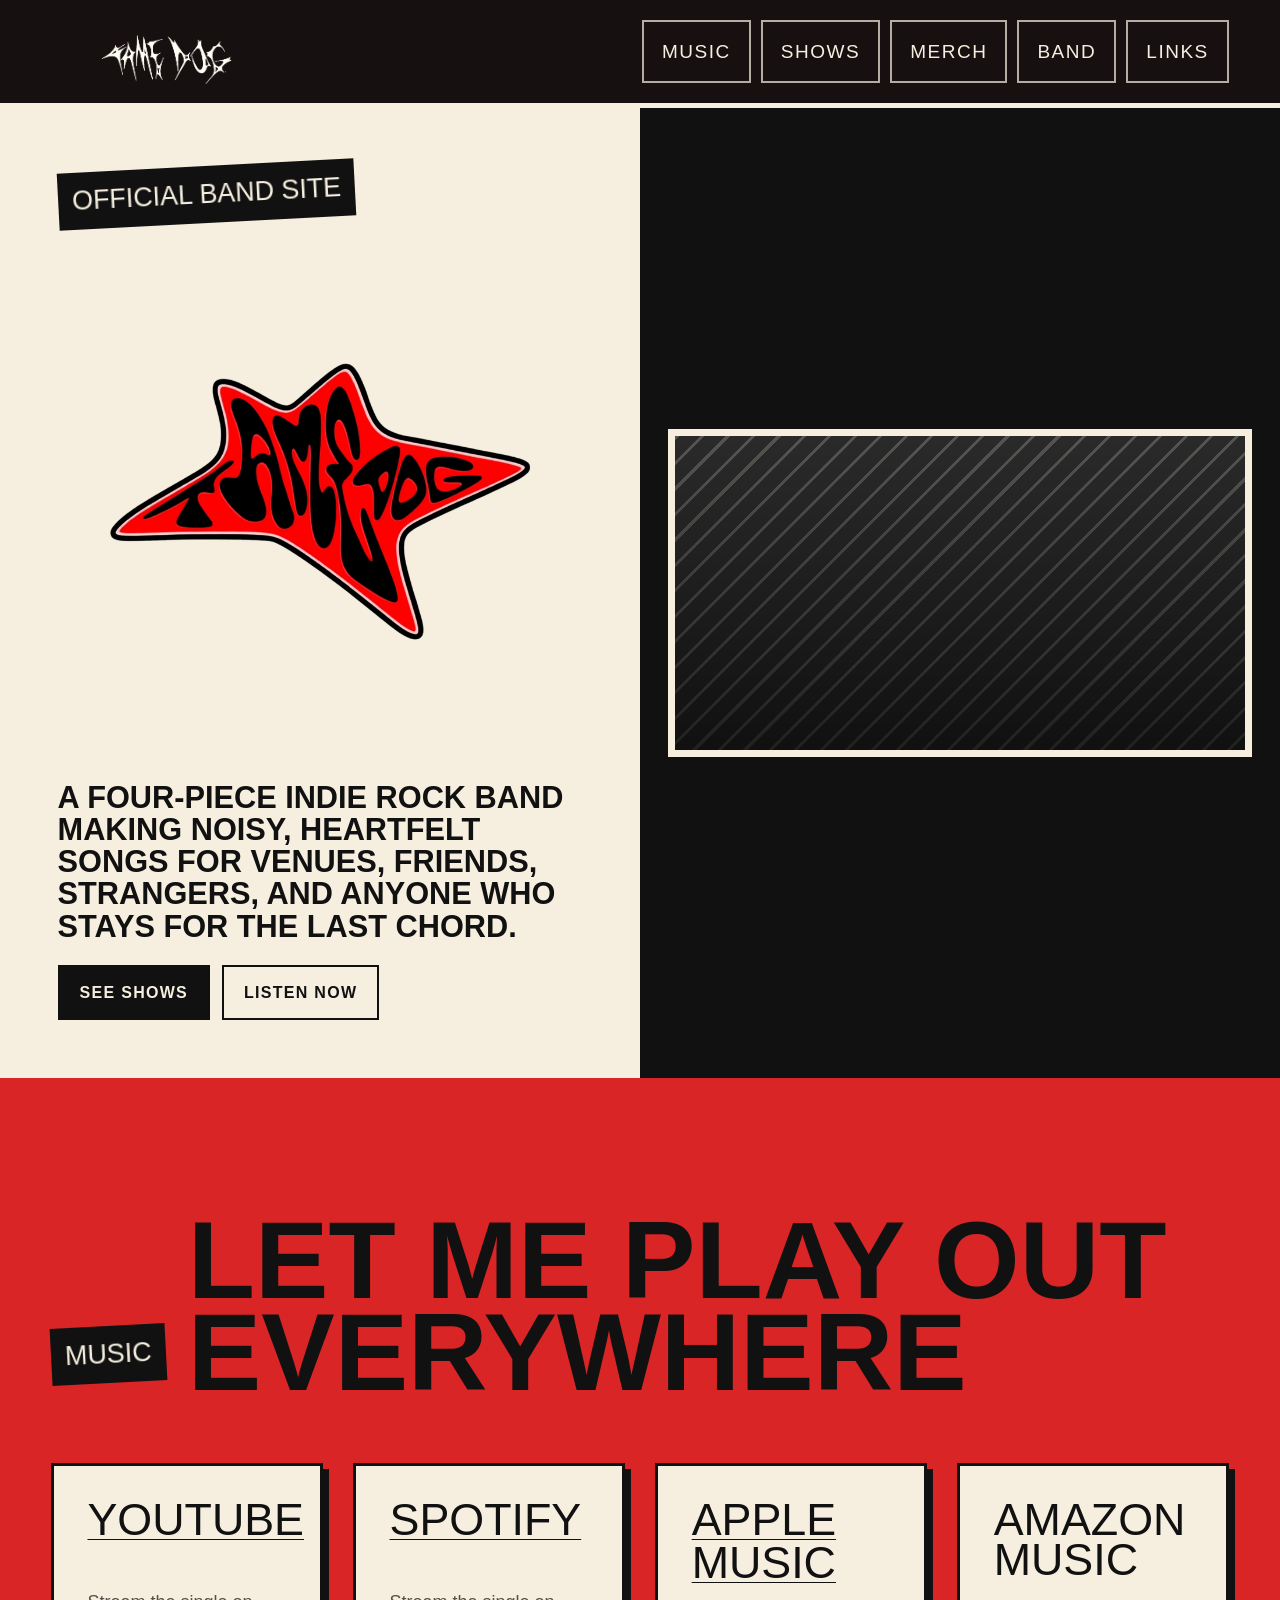
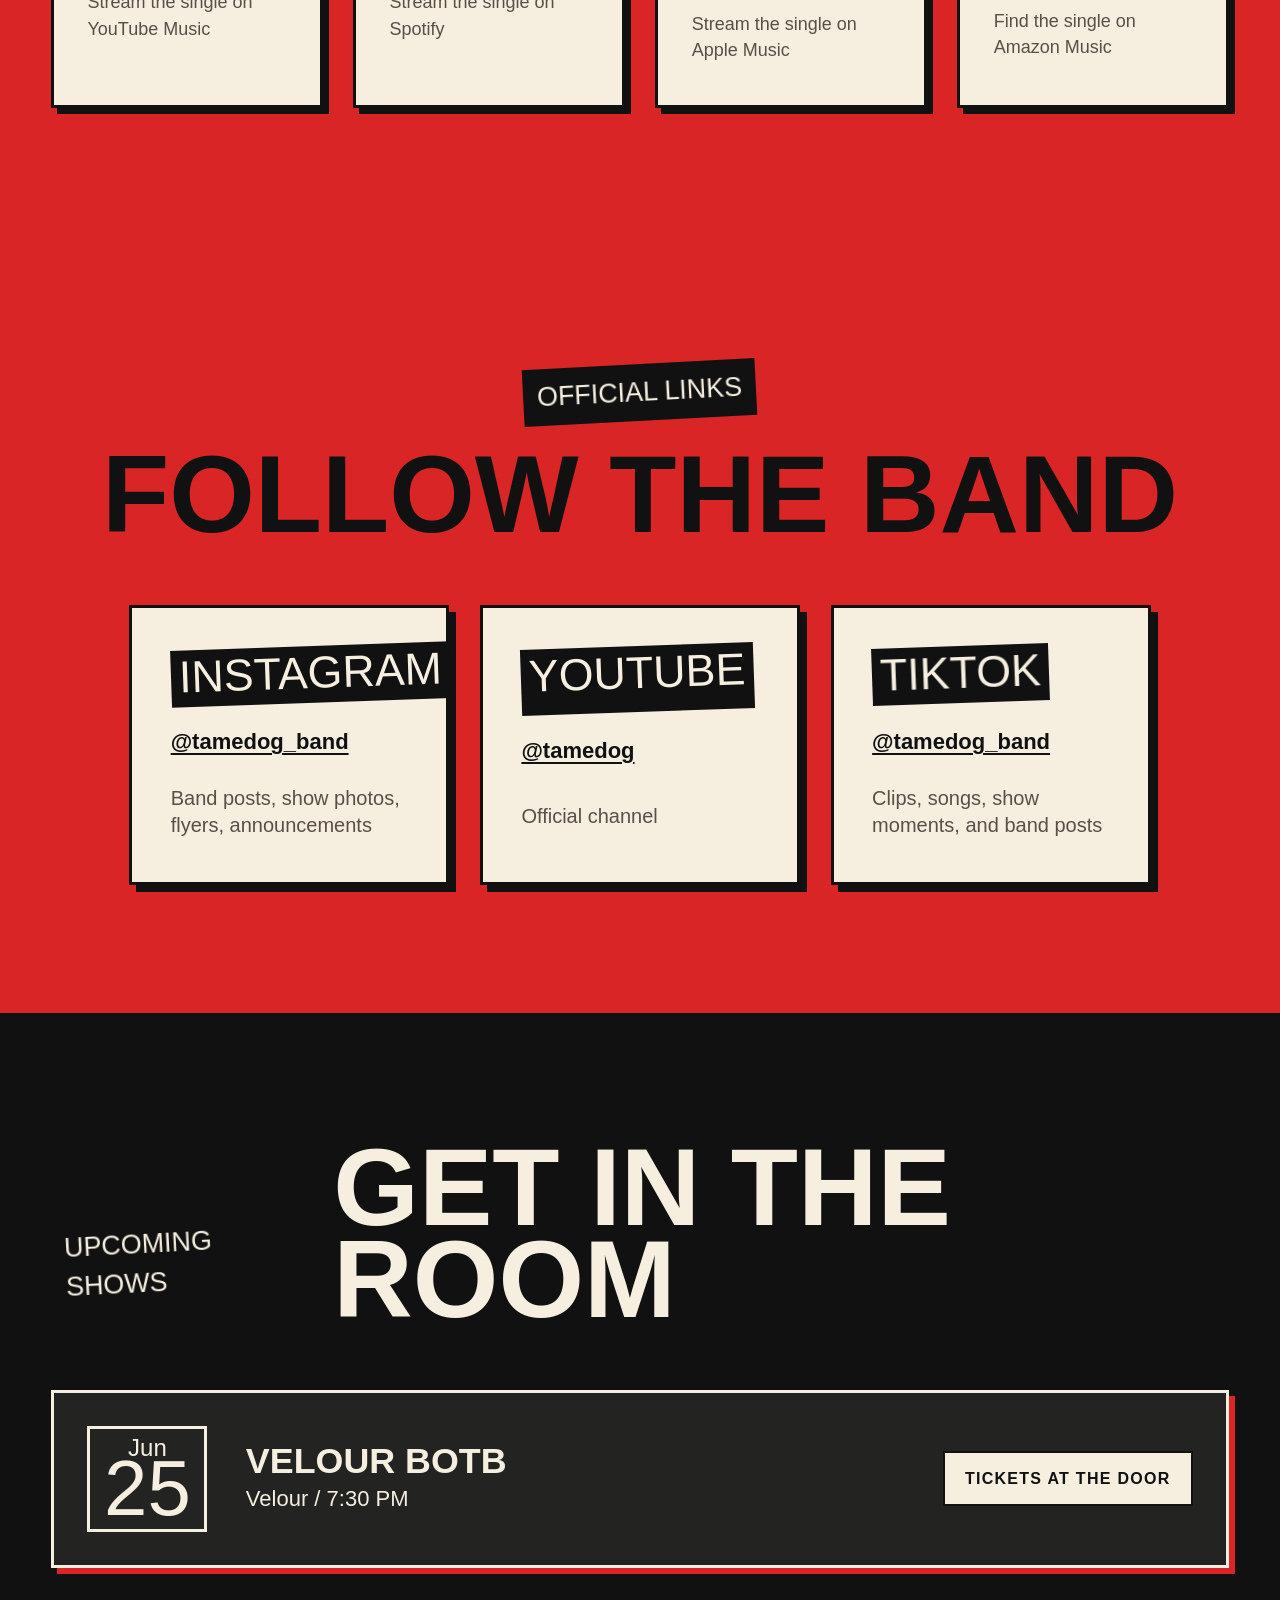
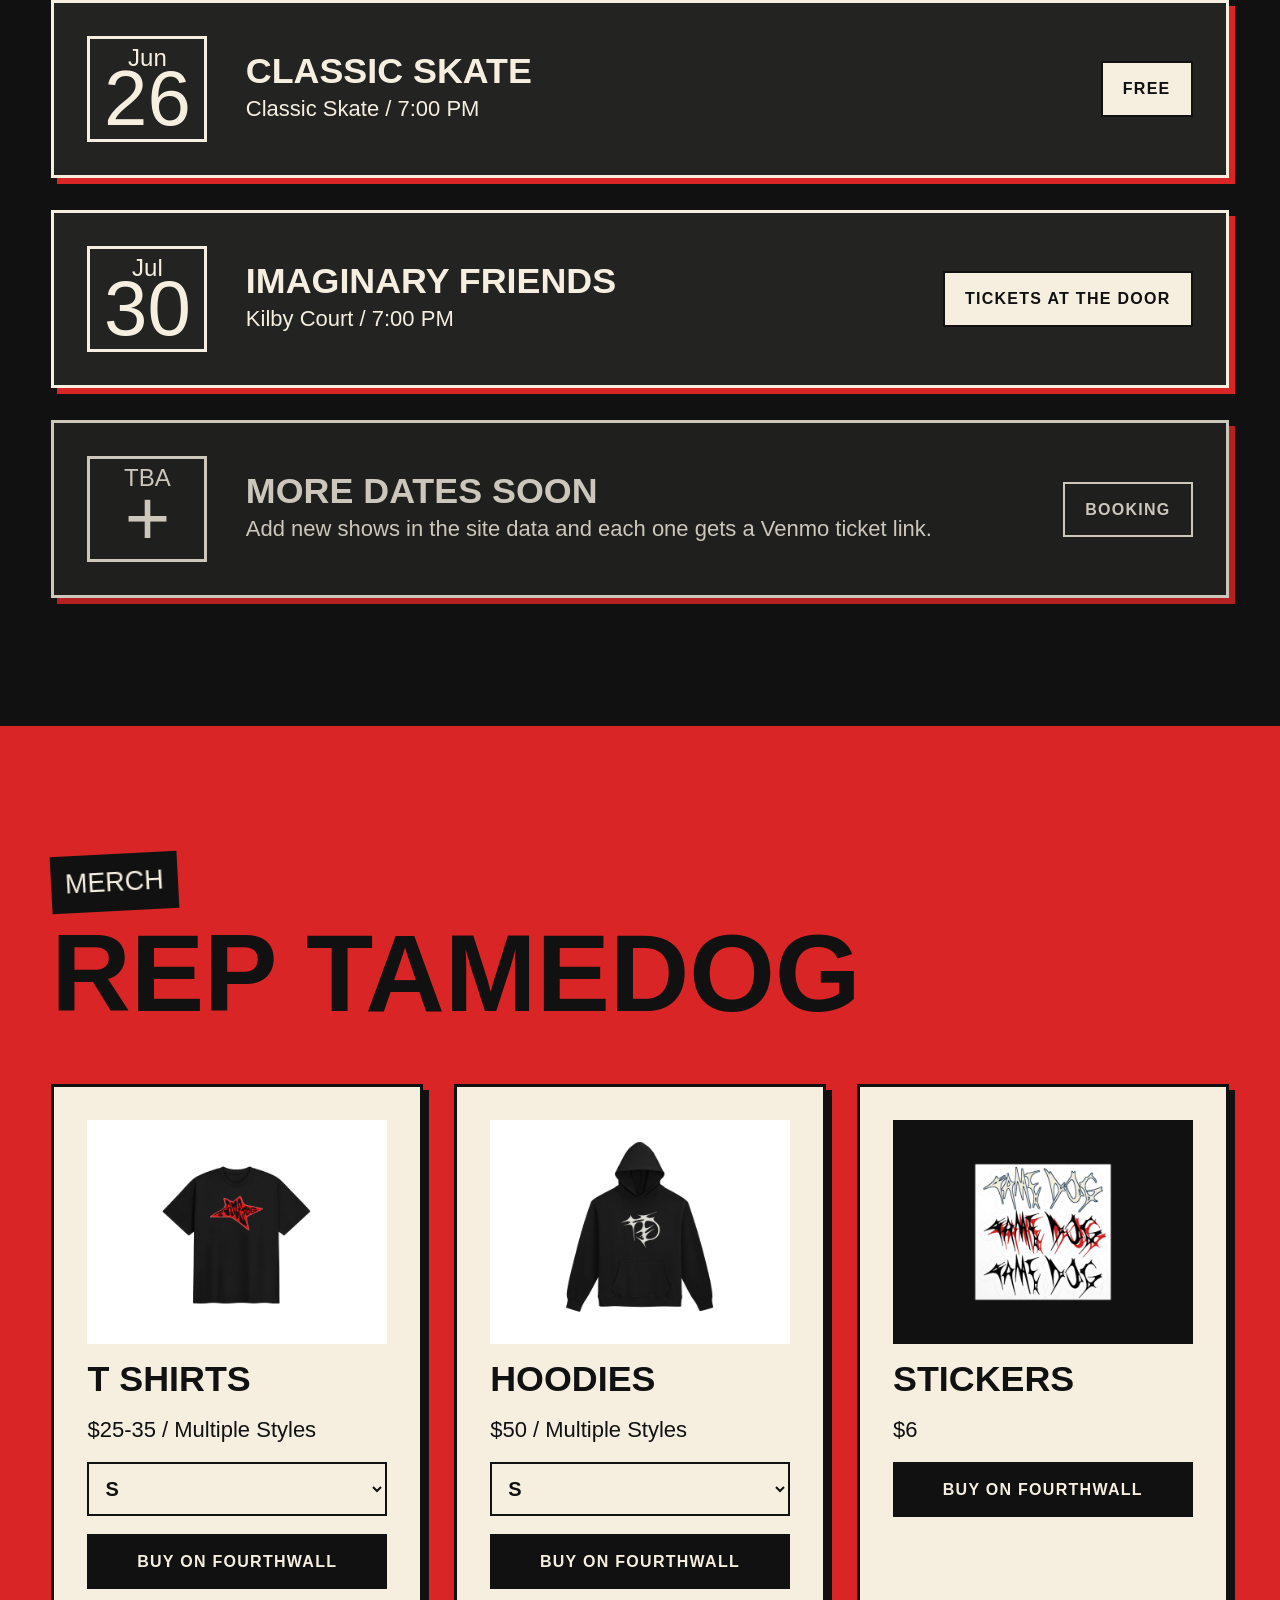
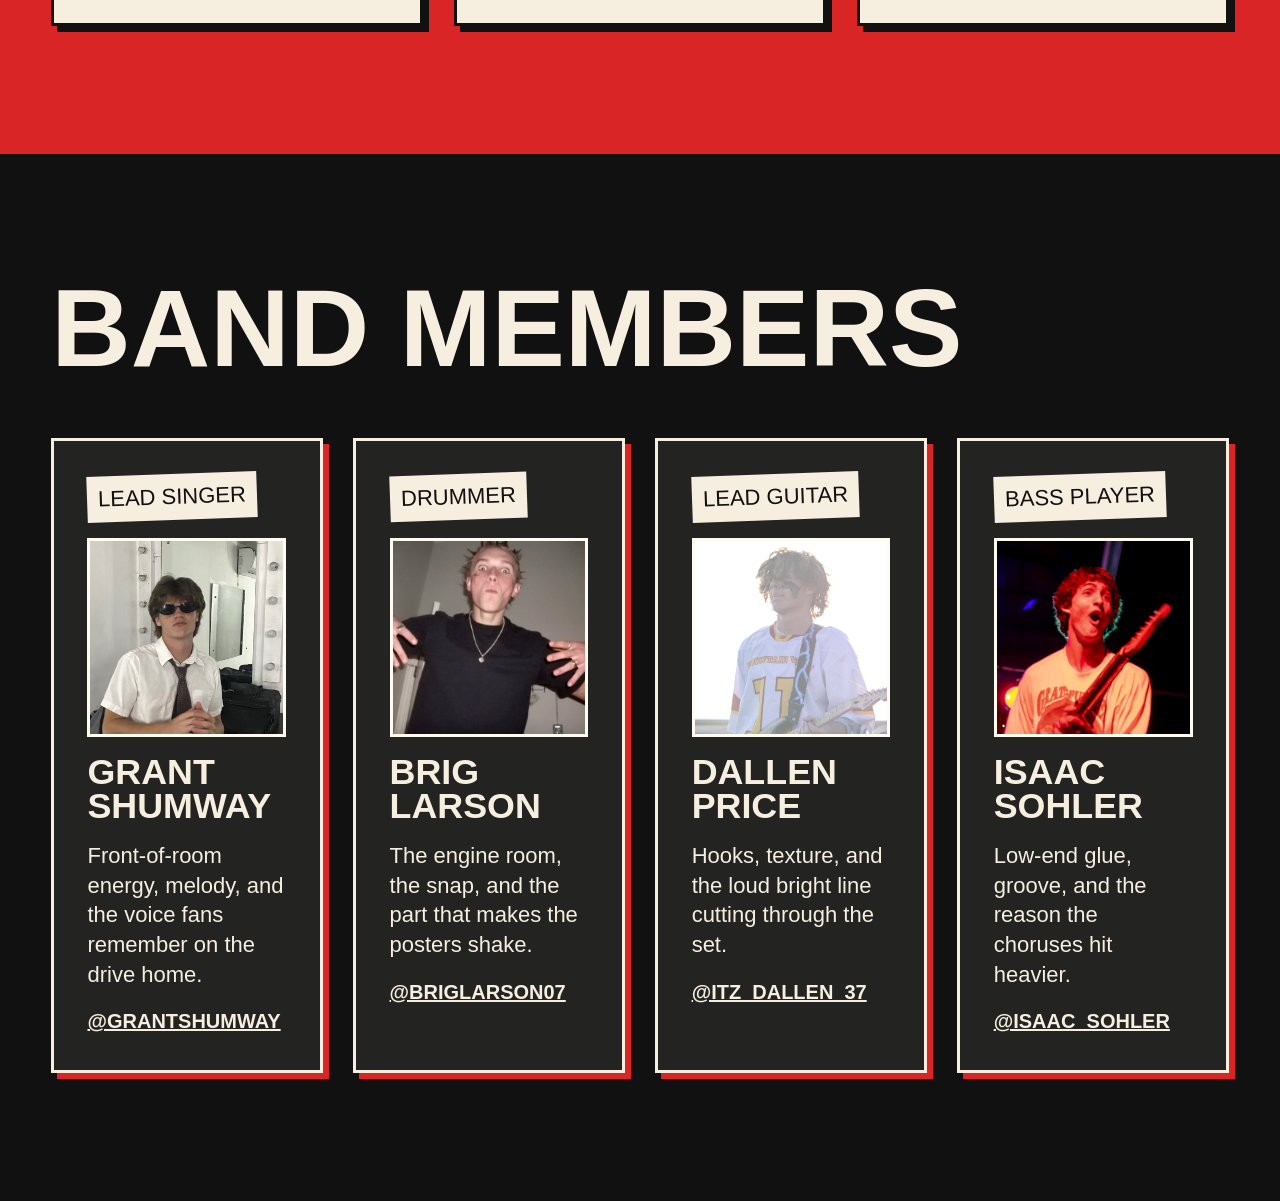
==== commit d0d70d33: "Refine Tame Dog layout and remove gallery" ====
--- a/index.html
+++ b/index.html
@@ -4,8 +4,8 @@
   <meta charset="utf-8" />
   <meta name="viewport" content="width=device-width, initial-scale=1" />
   <title>Tame Dog | Official Site</title>
-  <meta name="description" content="Official site for Tame Dog. Shows, music, merch, photos, and band member links." />
-  <link rel="stylesheet" href="styles.css" />
+  <meta name="description" content="Official site for Tame Dog. Shows, music, merch, and band member links." />
+  <link rel="stylesheet" href="styles.css?v=20260617-bio-font-7" />
 </head>
 <body>
   <div class="paper-noise" aria-hidden="true"></div>
@@ -19,7 +19,6 @@
       <a href="#music">Music</a>
       <a href="#shows">Shows</a>
       <a href="#merch">Merch</a>
-      <a href="gallery.html">Gallery</a>
       <a href="#band">Band</a>
       <a href="#links">Links</a>
     </nav>
@@ -183,17 +182,6 @@
       </div>
     </section>
 
-    <section id="gallery-preview" class="section gallery-section">
-      <div class="gallery-grid" aria-label="Favorite Tame Dog show photos">
-        <button class="photo-tile tall instagram-crowd-red" type="button" aria-label="Open Velour crowd photo" data-caption="Velour crowd / from @tamedog_band Instagram"></button>
-        <button class="photo-tile instagram-live-guitar" type="button" aria-label="Open live guitar photo" data-caption="Live guitar shot / from @tamedog_band Instagram"></button>
-        <button class="photo-tile instagram-velour-botb-poster" type="button" aria-label="Open Velour BOTB poster photo" data-caption="Velour BOTB poster / from @tamedog_band Instagram"></button>
-        <button class="photo-tile instagram-kilby-cartoon-flyer" type="button" aria-label="Open Kilby cartoon flyer photo" data-caption="Kilby cartoon flyer / from @tamedog_band Instagram"></button>
-        <button class="photo-tile instagram-van-mirror-band" type="button" aria-label="Open van mirror band photo" data-caption="Van mirror band photo / from @tamedog_band Instagram"></button>
-        <button class="photo-tile wide instagram-outdoor-performance" type="button" aria-label="Open outdoor set photo" data-caption="Outdoor performance in Provo / from @tamedog_band Instagram"></button>
-      </div>
-    </section>
-
     <section id="band" class="section black-band">
       <div class="section-head">
         <h2>Band Members</h2>
@@ -231,12 +219,6 @@
     </section>
   </main>
 
-  <dialog class="lightbox" aria-label="Photo preview">
-    <button class="close-lightbox" type="button">Close</button>
-    <div class="lightbox-art"></div>
-    <p class="lightbox-caption"></p>
-  </dialog>
-
   <script src="app.js"></script>
 </body>
 </html>
--- a/styles.css
+++ b/styles.css
@@ -53,8 +53,8 @@
   justify-content: space-between;
   align-items: center;
   gap: clamp(26px, 4vw, 70px);
-  min-height: 92px;
-  padding: 22px clamp(18px, 4vw, 52px);
+  min-height: 46px;
+  padding: 10px clamp(18px, 4vw, 52px);
   background: rgba(17, 17, 17, .96);
   color: var(--paper);
   border-bottom: 5px solid var(--paper);
@@ -83,8 +83,8 @@
 }
 
 .logo-stamp.logo-image {
-  width: clamp(440px, 36vw, 800px);
-  height: clamp(105px, 13vw, 260px);
+  width: clamp(220px, 18vw, 400px);
+  height: clamp(52px, 6.5vw, 130px);
   border: 0;
   border-radius: 0;
   overflow: visible;
@@ -129,7 +129,7 @@
 }
 
 .hero {
-  min-height: calc(112vh - 79px);
+  min-height: clamp(560px, 68vh, 780px);
   display: grid;
   grid-template-columns: minmax(0, 1fr) minmax(320px, 1fr);
   border-bottom: 8px solid var(--red);
@@ -138,7 +138,7 @@
 .hero-copy {
   display: grid;
   align-content: center;
-  padding: clamp(46px, 8vw, 118px);
+  padding: clamp(28px, 4.5vw, 64px);
   background: var(--paper);
 }
 
@@ -173,7 +173,7 @@
 }
 
 .hero-logo-heading {
-  max-width: min(780px, 90vw);
+  max-width: min(560px, 82vw);
   line-height: 1;
   text-shadow: none;
 }
@@ -196,16 +196,19 @@
 
 .hero-line {
   max-width: 720px;
-  margin: 24px 0 0;
+  margin: 18px 0 0;
+  font-family: Oswald, "Arial Narrow", "Franklin Gothic Medium", Arial, sans-serif;
   font-size: clamp(26px, 2.4vw, 38px);
-  font-weight: 800;
+  font-weight: 900;
+  line-height: 1.05;
+  text-transform: uppercase;
 }
 
 .button-row {
   display: flex;
   flex-wrap: wrap;
   gap: 12px;
-  margin-top: 28px;
+  margin-top: 22px;
 }
 
 .button {
@@ -241,8 +244,8 @@
 }
 
 .video-half {
-  min-height: 420px;
-  padding: clamp(18px, 3vw, 34px);
+  min-height: 320px;
+  padding: clamp(16px, 2.2vw, 28px);
   background: var(--ink);
   color: var(--paper);
   display: grid;
@@ -561,153 +564,6 @@
   font-weight: 800;
 }
 
-.gallery-section {
-  background: var(--red);
-}
-
-.gallery-section .gallery-grid {
-  margin-top: 0;
-}
-
-.gallery-grid {
-  display: grid;
-  grid-template-columns: 1.15fr .9fr 1fr;
-  grid-auto-rows: 250px;
-  gap: clamp(18px, 2vw, 30px);
-}
-
-#gallery-preview .gallery-grid {
-  grid-template-columns: repeat(3, minmax(0, 1fr));
-  grid-auto-rows: auto;
-}
-
-.gallery-grid.expanded {
-  grid-auto-rows: 280px;
-}
-
-.filter-row {
-  display: flex;
-  flex-wrap: wrap;
-  gap: 10px;
-  margin: 0 0 18px;
-}
-
-.filter-button {
-  border: 2px solid var(--ink);
-  background: transparent;
-  color: var(--ink);
-  padding: 10px 12px;
-  text-transform: uppercase;
-  font-weight: 900;
-  cursor: pointer;
-}
-
-.filter-button.active {
-  background: var(--ink);
-  color: var(--paper);
-}
-
-.photo-tile.hidden {
-  display: none;
-}
-
-.photo-tile {
-  display: grid;
-  align-items: end;
-  padding: 14px;
-  border: 0;
-  aspect-ratio: 1;
-  background:
-    repeating-linear-gradient(28deg, rgba(255,255,255,.28) 0 9px, transparent 9px 22px),
-    var(--paper-deep);
-  color: var(--paper);
-  text-align: left;
-  font-family: Impact, "Arial Black", sans-serif;
-  font-size: 28px;
-  text-transform: uppercase;
-  cursor: pointer;
-  box-shadow: none;
-}
-
-.photo-tile:hover,
-.photo-tile:focus-visible {
-  transform: translate(-2px, -2px);
-  box-shadow: none;
-  outline: 3px solid var(--red);
-}
-
-.photo-tile.instagram-live-guitar {
-  background-image: url("assets/instagram/live-guitar.jpg");
-  background-size: contain;
-  background-repeat: no-repeat;
-  background-position: center;
-}
-
-.photo-tile.instagram-merch-table {
-  background-image: url("assets/instagram/merch-table.jpg");
-  background-size: contain;
-  background-repeat: no-repeat;
-  background-position: center;
-}
-
-.photo-tile.instagram-velour-botb-poster {
-  background-image: url("assets/instagram/velour-botb-poster.jpg");
-  background-size: contain;
-  background-repeat: no-repeat;
-  background-position: center;
-}
-
-.photo-tile.instagram-kilby-cartoon-flyer {
-  background-image: url("assets/instagram/kilby-cartoon-flyer.jpg");
-  background-size: contain;
-  background-repeat: no-repeat;
-  background-position: center;
-}
-
-.photo-tile.instagram-van-mirror-band {
-  background-image: url("assets/instagram/van-mirror-band.jpg");
-  background-size: contain;
-  background-repeat: no-repeat;
-  background-position: center;
-}
-
-.photo-tile.instagram-fan-moment {
-  background-image: url("assets/instagram/fan-moment.jpg");
-  background-size: contain;
-  background-repeat: no-repeat;
-  background-position: center;
-}
-
-.photo-tile.instagram-outdoor-performance {
-  background-image: url("assets/instagram/outdoor-performance.jpg");
-  background-size: contain;
-  background-repeat: no-repeat;
-  background-position: center;
-}
-
-.photo-tile.instagram-crowd-red {
-  background-image: url("assets/instagram/crowd-red.jpg");
-  background-size: contain;
-  background-repeat: no-repeat;
-  background-position: center;
-}
-
-.photo-tile.instagram-kilby-poster {
-  background-image: url("assets/instagram/kilby-poster.jpg");
-  background-size: contain;
-  background-repeat: no-repeat;
-  background-position: center;
-}
-
-.photo-tile.tall { grid-row: span 2; }
-.photo-tile.wide { grid-column: span 2; }
-
-#gallery-preview .photo-tile.tall,
-#gallery-preview .photo-tile.wide {
-  grid-row: span 1;
-  grid-column: span 1;
-}
-
 .member-grid {
   grid-template-columns: repeat(4, minmax(0, 1fr));
 }
@@ -748,45 +604,6 @@
   border: 3px solid currentColor;
   background: var(--paper);
   filter: grayscale(.18) contrast(1.12);
-}
-
-.lightbox {
-  width: min(900px, calc(100vw - 28px));
-  border: 5px solid var(--paper);
-  background: var(--ink);
-  color: var(--paper);
-  padding: 18px;
-}
-
-.lightbox::backdrop {
-  background: rgba(0,0,0,.78);
-}
-
-.lightbox-art {
-  min-height: min(64vh, 520px);
-  border: 4px solid currentColor;
-  background:
-    linear-gradient(rgba(0,0,0,.04), rgba(0,0,0,.66)),
-    repeating-linear-gradient(28deg, rgba(255,255,255,.28) 0 9px, transparent 9px 22px),
-    #343434;
-}
-
-.lightbox-caption {
-  margin: 12px 0 0;
-  font-weight: 900;
-  text-transform: uppercase;
-}
-
-.close-lightbox {
-  float: right;
-  margin-bottom: 10px;
-  border: 2px solid currentColor;
-  background: var(--paper);
-  color: var(--ink);
-  padding: 8px 10px;
-  text-transform: uppercase;
-  font-weight: 900;
-  cursor: pointer;
 }
 
 @media (max-width: 1000px) {
@@ -833,8 +650,7 @@
   .hero,
   .music-grid,
   .merch-grid,
-  .member-grid,
-  .gallery-grid {
+  .member-grid {
     grid-template-columns: 1fr;
   }
 
@@ -856,9 +672,4 @@
     width: 120px;
   }
 
-  .photo-tile.tall,
-  .photo-tile.wide {
-    grid-row: span 1;
-    grid-column: span 1;
-  }
-}
+}
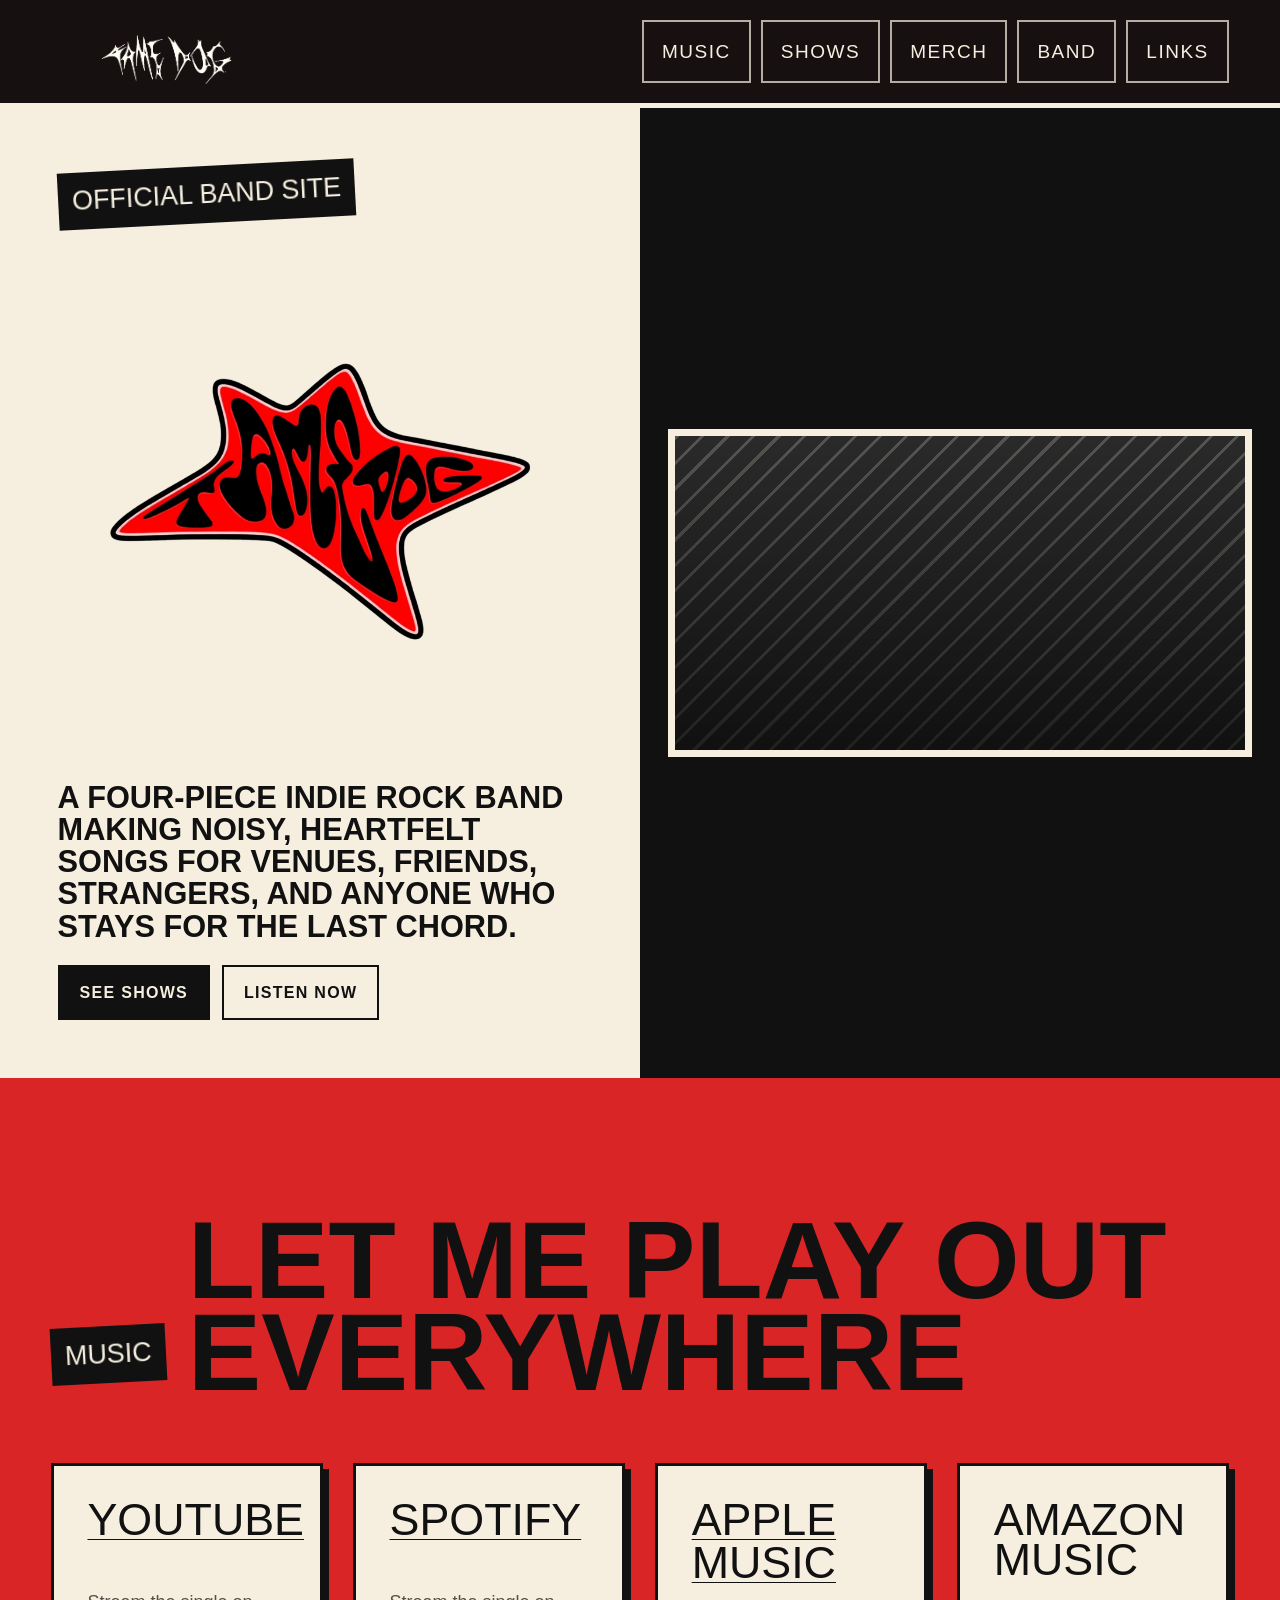
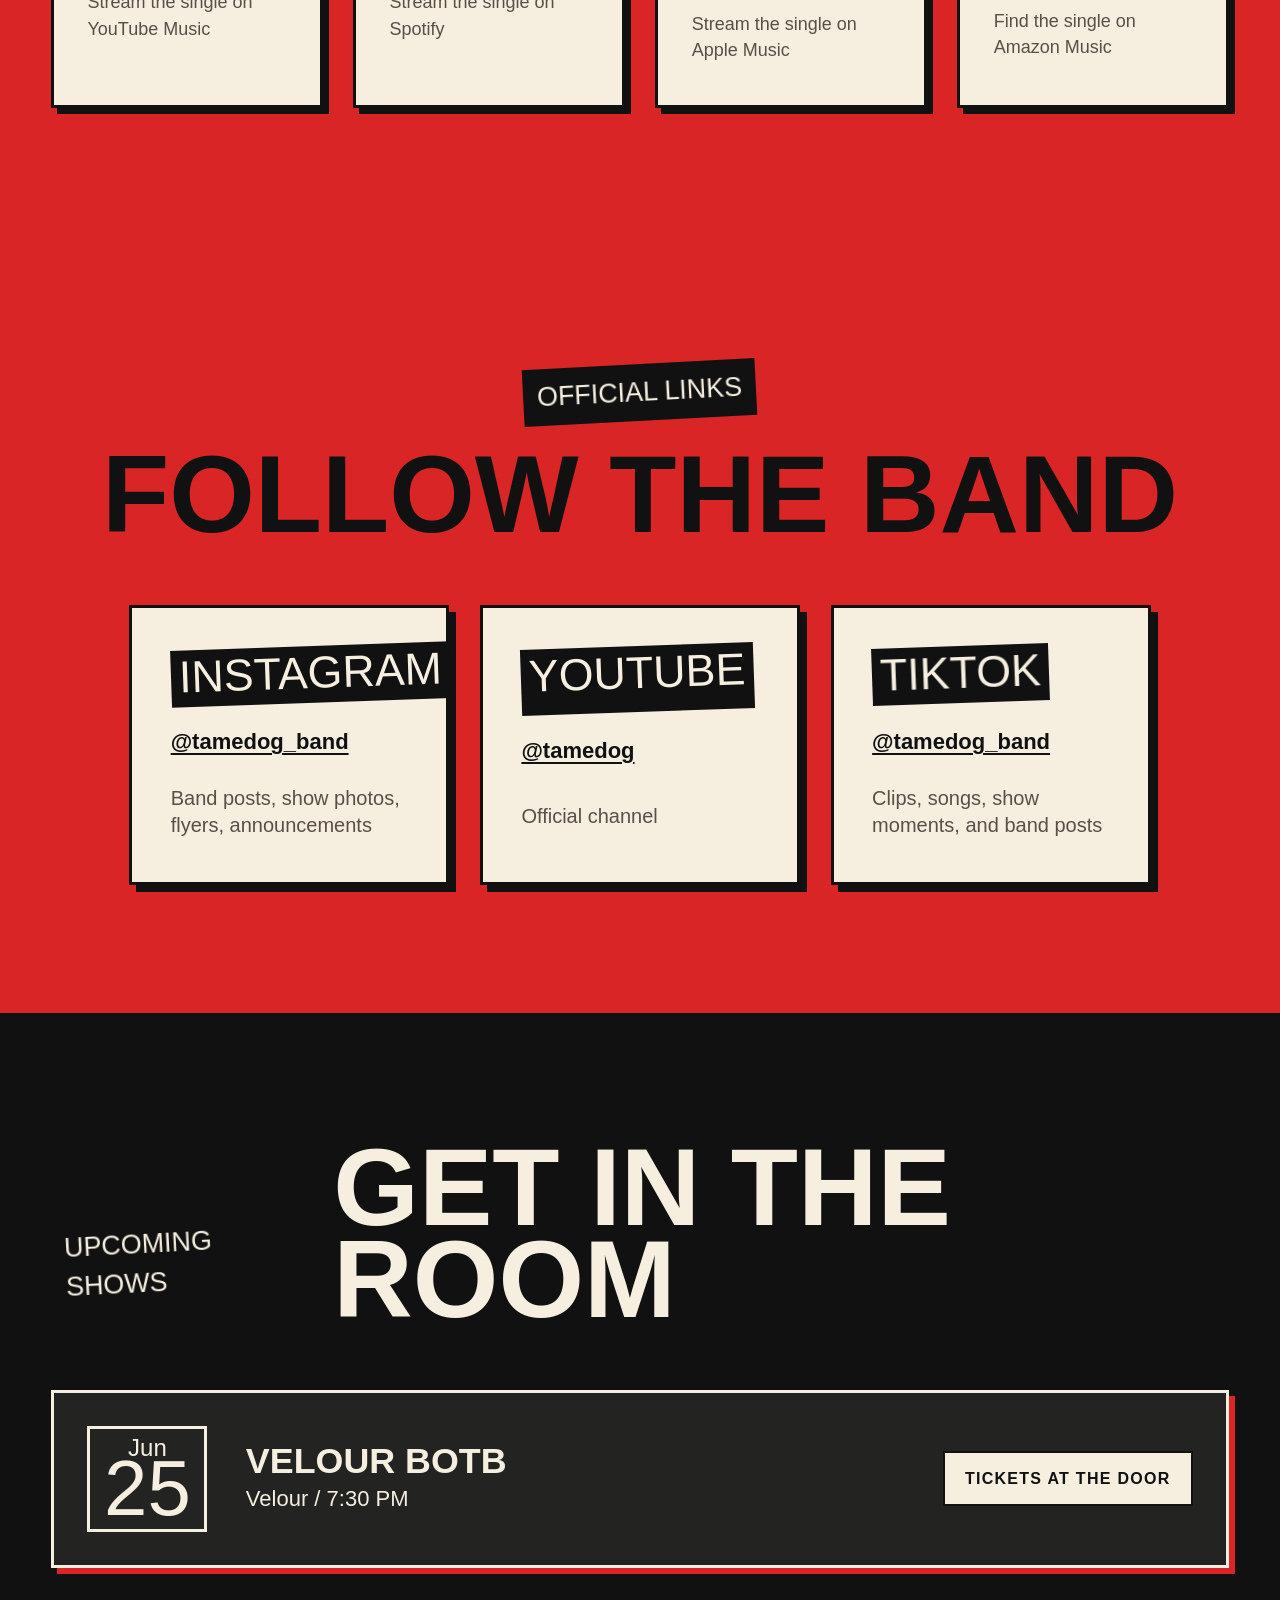
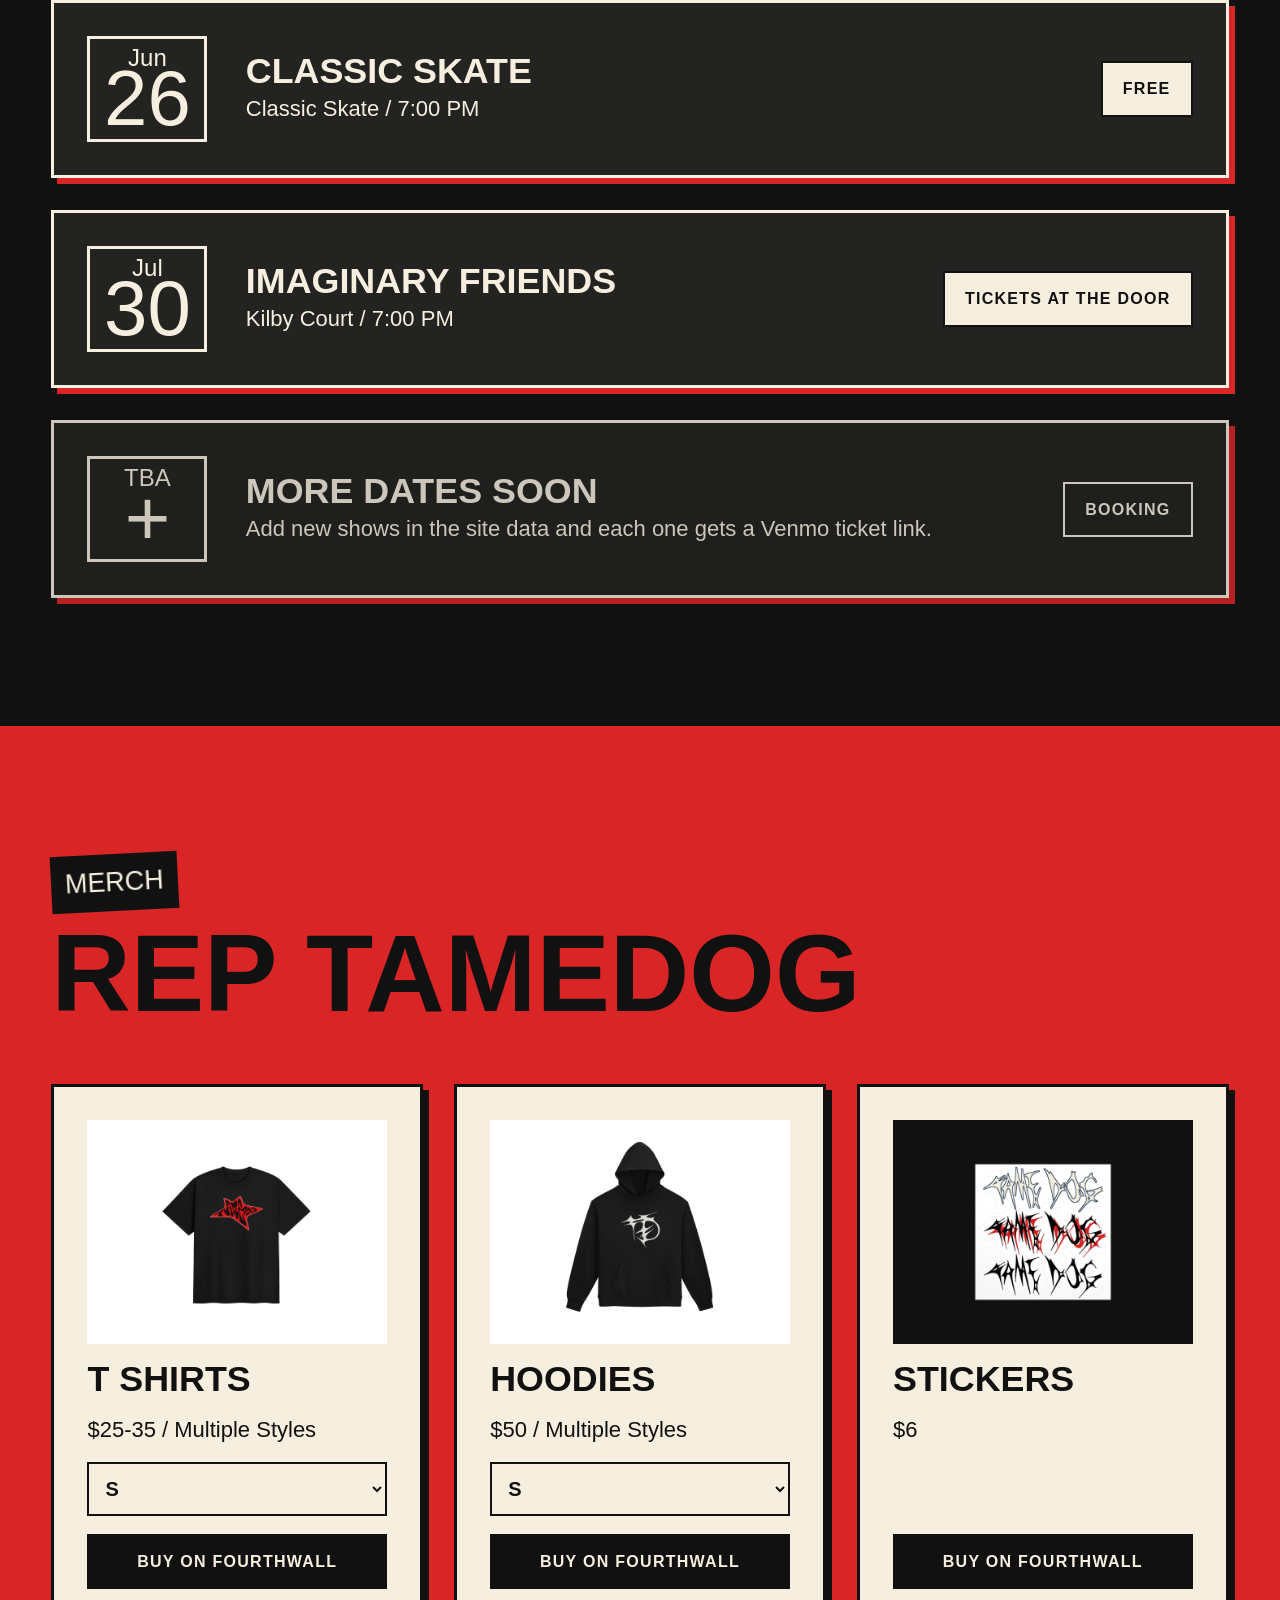
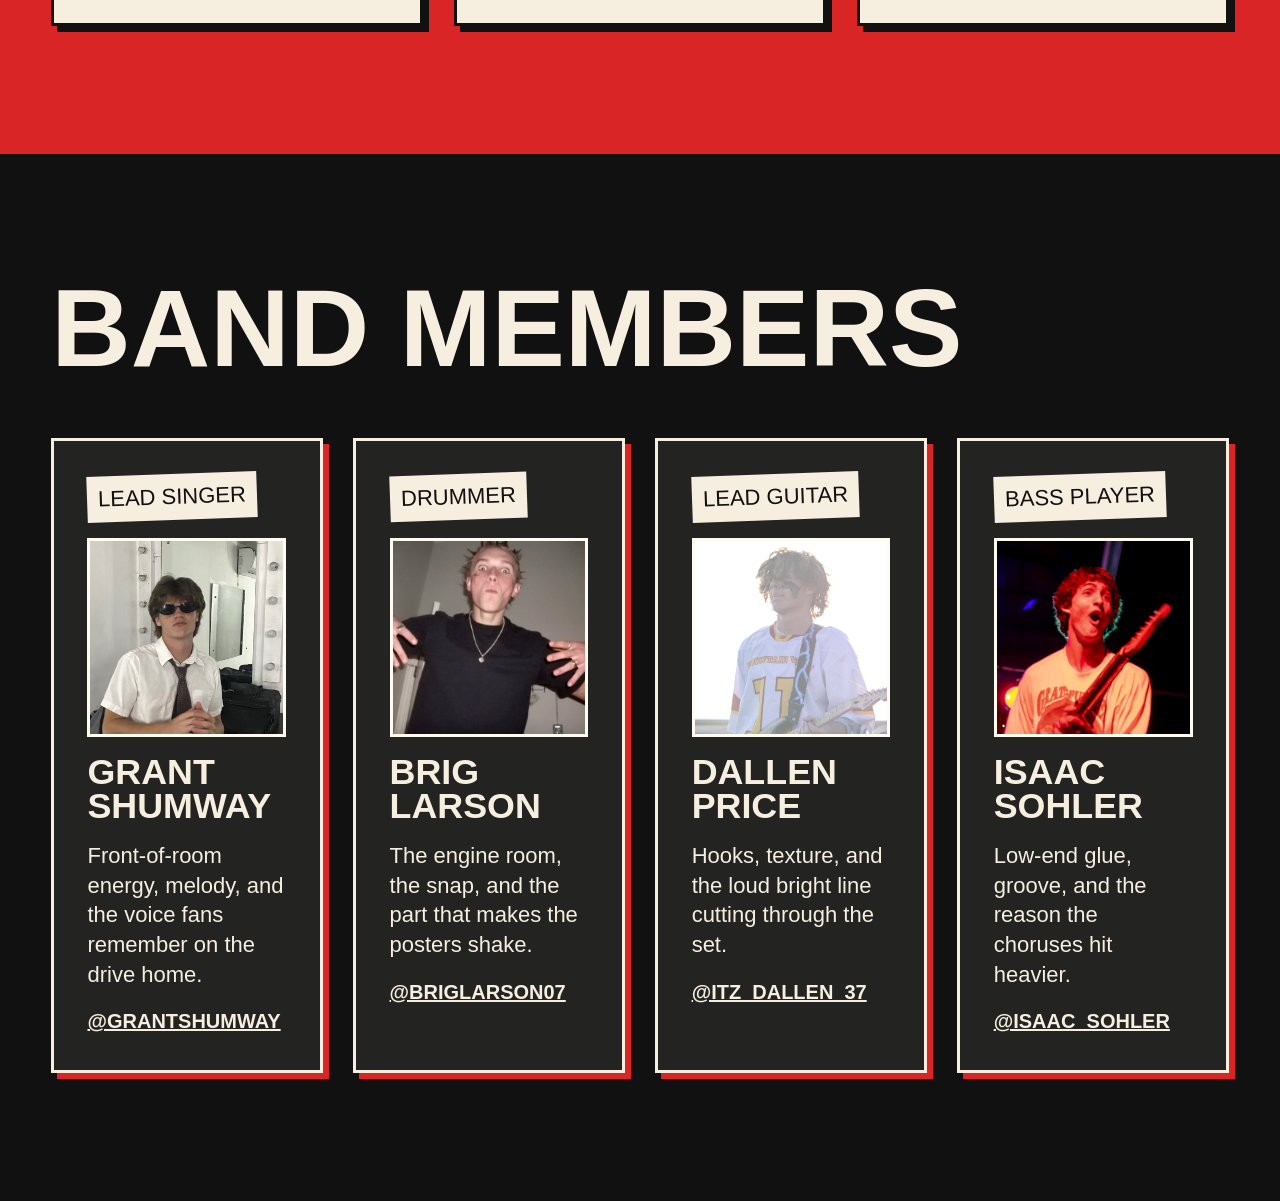
==== commit 7264f523: "Align merch Buy on Fourthwall buttons across product cards The Stickers card has no size dropdown, s" ====
--- a/index.html
+++ b/index.html
@@ -5,7 +5,7 @@
   <meta name="viewport" content="width=device-width, initial-scale=1" />
   <title>Tame Dog | Official Site</title>
   <meta name="description" content="Official site for Tame Dog. Shows, music, merch, and band member links." />
-  <link rel="stylesheet" href="styles.css?v=20260617-bio-font-7" />
+  <link rel="stylesheet" href="styles.css?v=20260617-bio-font-8" />
 </head>
 <body>
   <div class="paper-noise" aria-hidden="true"></div>
--- a/styles.css
+++ b/styles.css
@@ -500,10 +500,14 @@
 }
 
 .product-card {
-  display: grid;
+  display: flex;
+  flex-direction: column;
   gap: 18px;
   background: var(--paper);
-  align-content: start;
+}
+
+.product-card .button {
+  margin-top: auto;
 }
 
 .product-card p,
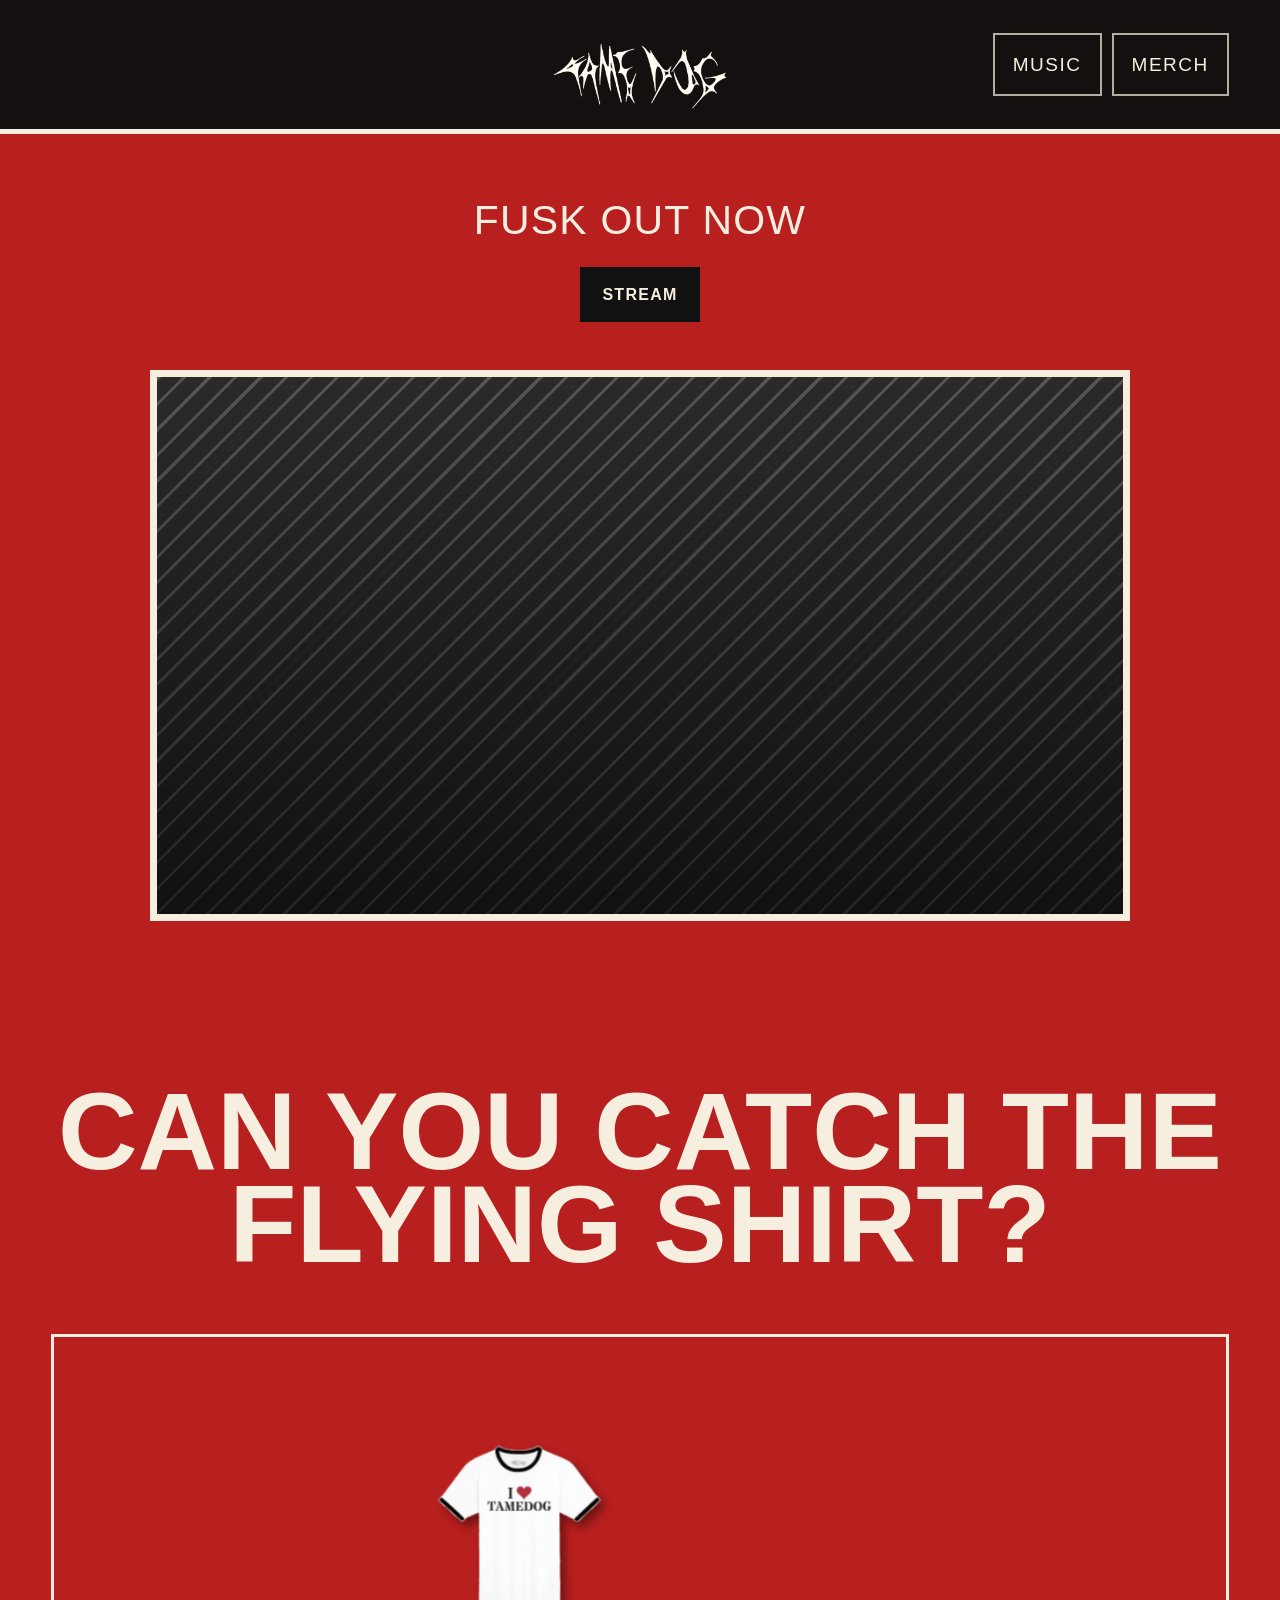
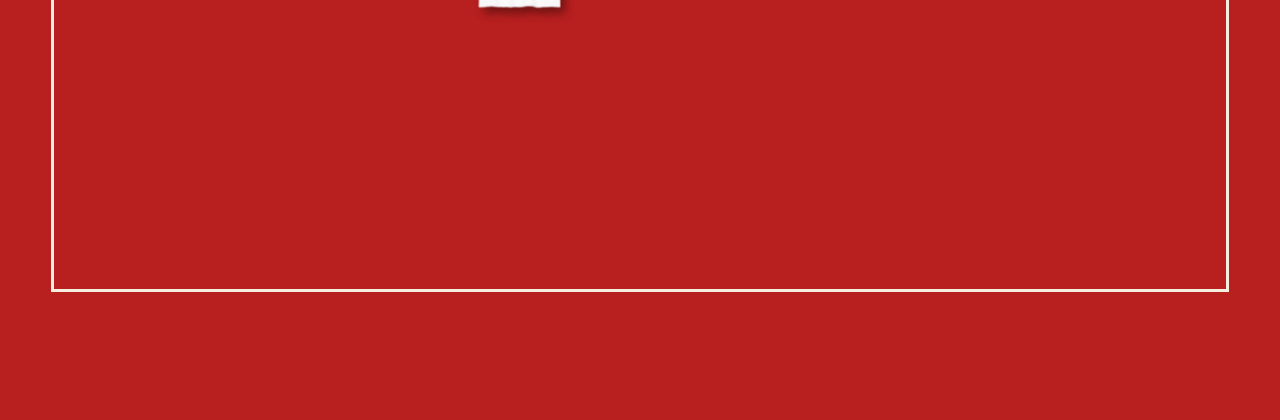
==== commit 8e298ac4: "Rebuild site: full redesign, dedicated Music/Merch pages, flying shirt game - Centered header logo, " ====
--- a/index.html
+++ b/index.html
@@ -4,8 +4,8 @@
   <meta charset="utf-8" />
   <meta name="viewport" content="width=device-width, initial-scale=1" />
   <title>Tame Dog | Official Site</title>
-  <meta name="description" content="Official site for Tame Dog. Shows, music, merch, and band member links." />
-  <link rel="stylesheet" href="styles.css?v=20260617-bio-font-8" />
+  <meta name="description" content="Official site for Tame Dog. Music and merch." />
+  <link rel="stylesheet" href="styles.css?v=20260923-redesign-1" />
 </head>
 <body>
   <div class="paper-noise" aria-hidden="true"></div>
@@ -16,26 +16,16 @@
     </a>
     <button class="menu-button" type="button" aria-expanded="false" aria-controls="site-nav">Menu</button>
     <nav id="site-nav" class="site-nav" aria-label="Primary navigation">
-      <a href="#music">Music</a>
-      <a href="#shows">Shows</a>
-      <a href="#merch">Merch</a>
-      <a href="#band">Band</a>
-      <a href="#links">Links</a>
+      <a href="music.html">Music</a>
+      <a href="merch.html">Merch</a>
     </nav>
   </header>
 
   <main id="home">
     <section class="hero" aria-label="Tame Dog homepage">
-      <div class="hero-copy">
-        <p class="stamp">Official Band Site</p>
-        <h1 class="hero-logo-heading">
-          <img src="assets/merch-art/star-logo/star-01-clean-transparent.png" alt="Tame Dog" />
-        </h1>
-        <p class="hero-line">A four-piece indie rock band making noisy, heartfelt songs for venues, friends, strangers, and anyone who stays for the last chord.</p>
-        <div class="button-row">
-          <a class="button dark" href="#shows">See Shows</a>
-          <a class="button light" href="#music">Listen Now</a>
-        </div>
+      <div id="music" class="music-intro">
+        <p class="music-intro-text">FUSK OUT NOW</p>
+        <a class="button dark" href="https://distrokid.com/hyperfollow/tamedog1/fusk?ref=release" target="_blank" rel="noreferrer">Stream</a>
       </div>
 
       <div class="video-half" aria-label="Looping YouTube music video">
@@ -47,178 +37,25 @@
             referrerpolicy="strict-origin-when-cross-origin"
             allowfullscreen>
           </iframe>
+          <a class="video-click-catcher" href="https://www.youtube.com/@tamedog" target="_blank" rel="noreferrer" aria-label="Open the Tame Dog YouTube channel"></a>
         </div>
       </div>
     </section>
 
-    <section id="music" class="section torn-top">
-      <div class="section-head">
-        <p class="stamp red">Music</p>
-        <h2>Let Me Play Out Everywhere</h2>
+    <section id="merch" class="section">
+      <div class="section-head centered">
+        <h2>Can You Catch The Flying Shirt?</h2>
       </div>
-      <div class="music-grid">
-        <div class="platform-card">
-          <a class="platform-title-link" href="https://music.youtube.com/watch?v=u5x2pnPxJDY" target="_blank" rel="noreferrer">
-            <span>YouTube</span>
-          </a>
-          <em>Stream the single on YouTube Music</em>
-        </div>
-        <div class="platform-card">
-          <a class="platform-title-link" href="https://open.spotify.com/album/30GGkjpLR5tPy0xQMQqvSJ" target="_blank" rel="noreferrer">
-            <span>Spotify</span>
-          </a>
-          <em>Stream the single on Spotify</em>
-        </div>
-        <div class="platform-card">
-          <a class="platform-title-link" href="https://music.apple.com/us/album/let-me-play-single/1863250540" target="_blank" rel="noreferrer">
-            <span>Apple Music</span>
-          </a>
-          <em>Stream the single on Apple Music</em>
-        </div>
-        <div class="platform-card">
-          <span>Amazon Music</span>
-          <em>Find the single on Amazon Music</em>
-        </div>
+      <div class="flying-shirt-stage">
+        <a class="flying-shirt" href="merch.html" aria-label="I Love Tame Dog tee — see it on the merch page">
+          <img src="assets/merch/i-love-tame-dog-tee-transparent.png" alt="I Love Tame Dog tee" />
+        </a>
+        <img class="miss-popup" src="assets/merch/i-love-tamedog-popup.png" alt="" aria-hidden="true" />
       </div>
     </section>
 
-    <section id="links" class="section link-wall">
-      <div class="section-head">
-        <p class="stamp red">Official Links</p>
-        <h2>Follow The Band</h2>
-      </div>
-      <div class="music-grid official-link-grid">
-        <a class="platform-card" href="https://www.instagram.com/tamedog_band/" target="_blank" rel="noreferrer">
-          <span>Instagram</span>
-          <strong>@tamedog_band</strong>
-          <em>Band posts, show photos, flyers, announcements</em>
-        </a>
-        <a class="platform-card" href="https://www.youtube.com/@tamedog" target="_blank" rel="noreferrer">
-          <span>YouTube</span>
-          <strong>@tamedog</strong>
-          <em>Official channel</em>
-        </a>
-        <a class="platform-card" href="https://www.tiktok.com/@tamedog_band" target="_blank" rel="noreferrer">
-          <span>TikTok</span>
-          <strong>@tamedog_band</strong>
-          <em>Clips, songs, show moments, and band posts</em>
-        </a>
-      </div>
-    </section>
-
-    <section id="shows" class="section black-band">
-      <div class="section-head">
-        <p class="stamp">Upcoming Shows</p>
-        <h2>Get In The Room</h2>
-      </div>
-      <div class="show-list">
-        <article class="show-card">
-          <div class="show-date"><span>Jun</span>25</div>
-          <div>
-            <h3>Velour BOTB</h3>
-            <p>Velour / 7:30 PM</p>
-          </div>
-          <span class="button light">Tickets At The Door</span>
-        </article>
-        <article class="show-card">
-          <div class="show-date"><span>Jun</span>26</div>
-          <div>
-            <h3>Classic Skate</h3>
-            <p>Classic Skate / 7:00 PM</p>
-          </div>
-          <span class="button light">Free</span>
-        </article>
-        <article class="show-card">
-          <div class="show-date"><span>Jul</span>30</div>
-          <div>
-            <h3>Imaginary Friends</h3>
-            <p>Kilby Court / 7:00 PM</p>
-          </div>
-          <span class="button light">Tickets At The Door</span>
-        </article>
-        <article class="show-card muted-card">
-          <div class="show-date"><span>TBA</span>+</div>
-          <div>
-            <h3>More Dates Soon</h3>
-            <p>Add new shows in the site data and each one gets a Venmo ticket link.</p>
-          </div>
-          <a class="button outline" href="mailto:booking@tamedog.com">Booking</a>
-        </article>
-      </div>
-    </section>
-
-    <section id="merch" class="section">
-      <div class="section-head with-action">
-        <div>
-          <p class="stamp red">Merch</p>
-          <h2><a href="https://tamedog-shop.fourthwall.com/collections/all" target="_blank" rel="noreferrer">Rep TameDog</a></h2>
-        </div>
-      </div>
-      <div class="merch-grid">
-        <article class="product-card">
-          <img class="product-image" src="assets/merch/tamedog-shirt.avif" alt="Tame Dog T-shirt" />
-          <h3>T Shirts</h3>
-          <p>$25-35 / Multiple Styles</p>
-          <select aria-label="Logo Tee size">
-            <option>S</option><option>M</option><option>L</option><option>XL</option><option>2XL</option>
-          </select>
-          <a class="button dark" href="https://tamedog-shop.fourthwall.com/products/heavyweight-black-t-3" target="_blank" rel="noreferrer">Buy on Fourthwall</a>
-        </article>
-        <article class="product-card">
-          <img class="product-image" src="assets/merch/black-hoodie.avif" alt="Black Tame Dog hoodie" />
-          <h3>Hoodies</h3>
-          <p>$50 / Multiple Styles</p>
-          <select aria-label="Hoodies size">
-            <option>S</option><option>M</option><option>L</option><option>XL</option><option>2XL</option>
-          </select>
-          <a class="button dark" href="https://tamedog-shop.fourthwall.com/products/black-hoodie" target="_blank" rel="noreferrer">Buy on Fourthwall</a>
-        </article>
-        <article class="product-card">
-          <img class="product-image dark-product-image" src="assets/merch/tamedog-stickers.avif" alt="Tame Dog stickers" />
-          <h3>Stickers</h3>
-          <p>$6</p>
-          <a class="button dark" href="https://tamedog-shop.fourthwall.com/products/3x3-sticker" target="_blank" rel="noreferrer">Buy on Fourthwall</a>
-        </article>
-      </div>
-    </section>
-
-    <section id="band" class="section black-band">
-      <div class="section-head">
-        <h2>Band Members</h2>
-      </div>
-      <div class="member-grid">
-        <article class="member-card">
-          <p class="member-role">Lead Singer</p>
-          <img class="member-headshot" src="assets/headshots/grant-shumway.jpg" alt="Grant Shumway headshot" />
-          <h3>Grant Shumway</h3>
-          <p>Front-of-room energy, melody, and the voice fans remember on the drive home.</p>
-          <a href="https://www.instagram.com/grantshumway/" target="_blank" rel="noreferrer">@grantshumway</a>
-        </article>
-        <article class="member-card">
-          <p class="member-role">Drummer</p>
-          <img class="member-headshot" src="assets/headshots/brig-larson.jpg" alt="Brig Larson headshot" />
-          <h3>Brig Larson</h3>
-          <p>The engine room, the snap, and the part that makes the posters shake.</p>
-          <a href="https://www.instagram.com/briglarson07/" target="_blank" rel="noreferrer">@briglarson07</a>
-        </article>
-        <article class="member-card">
-          <p class="member-role">Lead Guitar</p>
-          <img class="member-headshot" src="assets/headshots/dallen-price.jpg" alt="Dallen Price headshot" />
-          <h3>Dallen Price</h3>
-          <p>Hooks, texture, and the loud bright line cutting through the set.</p>
-          <a href="https://www.instagram.com/itz_dallen_37/" target="_blank" rel="noreferrer">@itz_dallen_37</a>
-        </article>
-        <article class="member-card">
-          <p class="member-role">Bass Player</p>
-          <img class="member-headshot" src="assets/headshots/isaac-sohler.jpg" alt="Isaac Sohler headshot" />
-          <h3>Isaac Sohler</h3>
-          <p>Low-end glue, groove, and the reason the choruses hit heavier.</p>
-          <a href="https://www.instagram.com/isaac_sohler/" target="_blank" rel="noreferrer">@isaac_sohler</a>
-        </article>
-      </div>
-    </section>
   </main>
 
-  <script src="app.js"></script>
+  <script src="app.js?v=20260923-miss-popup-1"></script>
 </body>
 </html>
--- a/styles.css
+++ b/styles.css
@@ -3,7 +3,7 @@
   --ink: #111;
   --paper: #f6efe0;
   --paper-deep: #e33631;
-  --red: #d92525;
+  --red: #b81f1f;
   --white: #fffaf0;
   --gray: #594f48;
   --line: #111;
@@ -49,8 +49,8 @@
   position: sticky;
   top: 0;
   z-index: 20;
-  display: flex;
-  justify-content: space-between;
+  display: grid;
+  grid-template-columns: 1fr auto 1fr;
   align-items: center;
   gap: clamp(26px, 4vw, 70px);
   min-height: 46px;
@@ -65,6 +65,9 @@
 .brand {
   display: inline-flex;
   align-items: center;
+  justify-content: center;
+  grid-column: 2;
+  justify-self: center;
   gap: 10px;
   color: inherit;
   text-decoration: none;
@@ -83,8 +86,8 @@
 }
 
 .logo-stamp.logo-image {
-  width: clamp(220px, 18vw, 400px);
-  height: clamp(52px, 6.5vw, 130px);
+  width: clamp(300px, 24vw, 520px);
+  height: clamp(70px, 8.5vw, 170px);
   border: 0;
   border-radius: 0;
   overflow: visible;
@@ -105,7 +108,8 @@
   flex-wrap: nowrap;
   justify-content: flex-end;
   gap: 10px;
-  flex: 1 1 50%;
+  grid-column: 3;
+  justify-self: end;
   max-width: min(64vw, 1160px);
 }
 
@@ -125,13 +129,31 @@
 
 .menu-button {
   display: none;
+  grid-column: 3;
+  justify-self: end;
   cursor: pointer;
 }
 
+.back-button {
+  grid-column: 1;
+  justify-self: start;
+  display: inline-flex;
+  align-items: center;
+  justify-content: center;
+  min-width: 54px;
+  height: 46px;
+  padding: 0 16px;
+  border: 2px solid rgba(242,235,220,.72);
+  color: var(--paper);
+  text-decoration: none;
+  font-size: 24px;
+  font-weight: 900;
+  line-height: 1;
+}
+
 .hero {
-  min-height: clamp(560px, 68vh, 780px);
-  display: grid;
-  grid-template-columns: minmax(0, 1fr) minmax(320px, 1fr);
+  display: block;
+  background: var(--red);
   border-bottom: 8px solid var(--red);
 }
 
@@ -209,6 +231,56 @@
   flex-wrap: wrap;
   gap: 12px;
   margin-top: 22px;
+}
+
+.button-row.centered {
+  justify-content: center;
+}
+
+.button-row.column {
+  flex-direction: column;
+  align-items: stretch;
+}
+
+.button-row.column .button {
+  width: min(100%, 320px);
+  margin: 0 auto;
+}
+
+.platform-button {
+  padding: 14px 20px;
+  gap: 14px;
+}
+
+.platform-button img {
+  height: 26px;
+  width: auto;
+  display: block;
+}
+
+.platform-button span {
+  font-size: clamp(16px, 1.1vw, 20px);
+}
+
+.music-page {
+  min-height: calc(100vh - 66px);
+  display: grid;
+  align-content: center;
+  justify-items: center;
+  text-align: center;
+}
+
+.music-page h2 {
+  color: var(--paper);
+}
+
+.music-page-sub {
+  max-width: 560px;
+  margin: 14px 0 0;
+  font-family: Oswald, "Arial Narrow", "Franklin Gothic Medium", Arial, sans-serif;
+  font-size: clamp(20px, 1.6vw, 26px);
+  font-weight: 700;
+  color: var(--paper);
 }
 
 .button {
@@ -246,10 +318,11 @@
 .video-half {
   min-height: 320px;
   padding: clamp(16px, 2.2vw, 28px);
-  background: var(--ink);
+  background: var(--red);
   color: var(--paper);
   display: grid;
   align-items: center;
+  justify-items: center;
 }
 
 .video-frame {
@@ -279,6 +352,13 @@
   opacity: 1;
 }
 
+.video-click-catcher {
+  position: absolute;
+  inset: 0;
+  z-index: 2;
+  cursor: pointer;
+}
+
 .video-placeholder {
   position: absolute;
   inset: 0;
@@ -346,6 +426,95 @@
   align-items: center;
 }
 
+.section-head.centered {
+  flex-direction: column;
+  justify-content: center;
+  align-items: center;
+  text-align: center;
+}
+
+#merch h2,
+.merch-page h2 {
+  color: var(--paper);
+}
+
+.merch-page-logo {
+  width: min(560px, 82vw);
+  height: auto;
+  display: block;
+}
+
+.product-card h3 {
+  text-decoration: none;
+}
+
+.product-card:hover h3,
+.product-card:focus-visible h3 {
+  text-decoration: underline;
+}
+
+.music-intro {
+  display: grid;
+  align-content: center;
+  justify-items: center;
+  gap: 16px;
+  text-align: center;
+  padding: clamp(28px, 4.5vw, 64px) clamp(18px, 4vw, 56px) clamp(10px, 2vw, 20px);
+  background: var(--red);
+}
+
+.music-intro-text {
+  margin: 0;
+  font-family: Impact, "Arial Black", sans-serif;
+  text-transform: uppercase;
+  letter-spacing: .03em;
+  font-size: clamp(32px, 3.2vw, 48px);
+  color: var(--paper);
+}
+
+.flying-shirt-stage {
+  position: relative;
+  overflow: hidden;
+  min-height: clamp(420px, 62vh, 640px);
+  border: 3px solid var(--paper);
+}
+
+.flying-shirt {
+  position: absolute;
+  top: 0;
+  left: 0;
+  display: block;
+  width: clamp(110px, 13vw, 190px);
+  text-decoration: none;
+  will-change: transform;
+}
+
+.flying-shirt img {
+  display: block;
+  width: 100%;
+  filter: drop-shadow(5px 6px 5px rgba(0,0,0,.4));
+  pointer-events: none;
+}
+
+.miss-popup {
+  position: absolute;
+  top: 0;
+  left: 0;
+  width: clamp(110px, 14vw, 190px);
+  pointer-events: none;
+  opacity: 0;
+  transform: translate(-50%, -50%) scale(.85);
+  transition: opacity .15s ease-out, transform .15s ease-out;
+  z-index: 5;
+  filter: drop-shadow(4px 5px 8px rgba(0,0,0,.45));
+}
+
+.miss-popup.show {
+  opacity: 1;
+  transform: translate(-50%, -50%) scale(1);
+  transition: opacity .1s ease-out, transform .1s ease-out;
+}
+
 .section-head h2 a {
   color: inherit;
   text-decoration: none;
@@ -412,7 +581,6 @@
 }
 
 .platform-card,
-.product-card,
 .member-card,
 .show-card {
   border: 3px solid currentColor;
@@ -423,6 +591,15 @@
   box-shadow: 6px 6px 0 var(--ink);
 }
 
+.product-card {
+  border: 0;
+  background: transparent;
+  padding: 0;
+  color: inherit;
+  text-decoration: none;
+  box-shadow: none;
+}
+
 .platform-card {
   display: grid;
   gap: 18px;
@@ -500,14 +677,10 @@
 }
 
 .product-card {
-  display: flex;
-  flex-direction: column;
+  display: grid;
   gap: 18px;
-  background: var(--paper);
-}
-
-.product-card .button {
-  margin-top: auto;
+  background: transparent;
+  align-content: start;
 }
 
 .product-card p,
@@ -542,10 +715,43 @@
 .product-image {
   display: block;
   width: 100%;
-  aspect-ratio: 4 / 3;
+  height: clamp(240px, 26vw, 340px);
   object-fit: contain;
-  background: #fff;
-  padding: 8px;
+  filter: drop-shadow(0 6px 14px rgba(0,0,0,.55));
+}
+
+.merch-page {
+  background: var(--ink);
+  padding-top: clamp(20px, 3vw, 40px);
+}
+
+.merch-page .section-head {
+  margin-bottom: clamp(20px, 2.5vw, 34px);
+}
+
+.merch-page .product-card {
+  display: grid;
+  justify-items: center;
+  text-align: center;
+  gap: 6px;
+}
+
+.merch-page .product-card h3 {
+  font-family: Teko, Oswald, "Arial Narrow", "Franklin Gothic Medium", Arial, sans-serif;
+  font-size: clamp(24px, 1.8vw, 30px);
+  font-weight: 600;
+  text-transform: uppercase;
+  letter-spacing: .03em;
+  color: var(--paper);
+}
+
+.merch-page .product-card p {
+  margin: 0;
+  font-family: Teko, Oswald, "Arial Narrow", "Franklin Gothic Medium", Arial, sans-serif;
+  font-size: clamp(20px, 1.4vw, 24px);
+  font-weight: 500;
+  letter-spacing: .02em;
+  color: rgba(246, 239, 224, .85);
 }
 
 .dark-product-image {
@@ -611,7 +817,6 @@
 }
 
 @media (max-width: 1000px) {
-  .hero,
   .music-grid,
   .merch-grid,
   .member-grid {
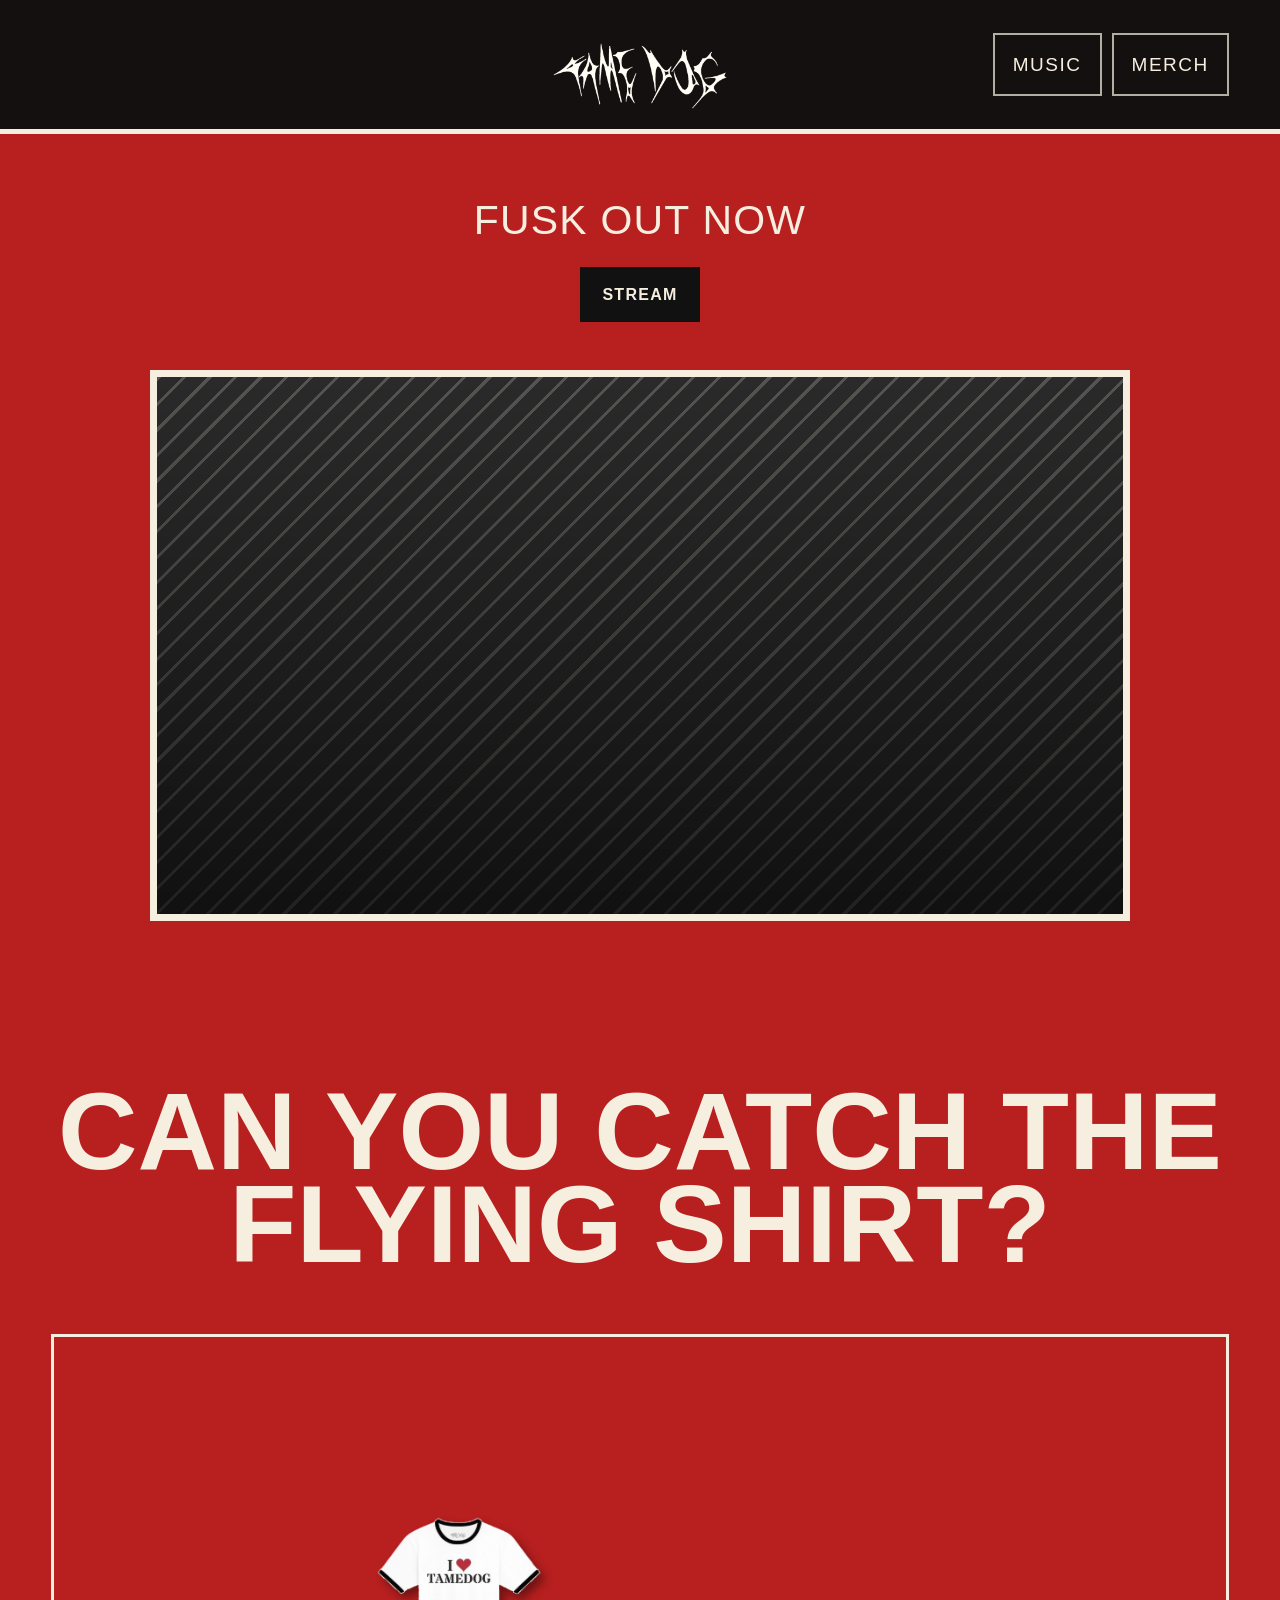
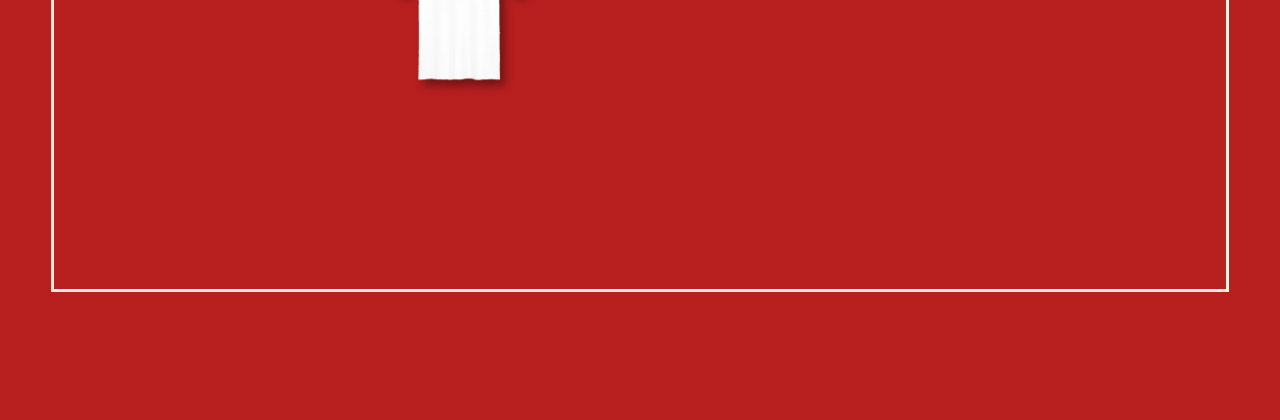
==== commit 0c691a30: "Center the mobile dropdown menu instead of squeezing it to the right The mobile nav dropdown kept th" ====
--- a/index.html
+++ b/index.html
@@ -5,7 +5,7 @@
   <meta name="viewport" content="width=device-width, initial-scale=1" />
   <title>Tame Dog | Official Site</title>
   <meta name="description" content="Official site for Tame Dog. Music and merch." />
-  <link rel="stylesheet" href="styles.css?v=20260923-redesign-1" />
+  <link rel="stylesheet" href="styles.css?v=20260923-mobile-nav-fix-2" />
 </head>
 <body>
   <div class="paper-noise" aria-hidden="true"></div>
--- a/styles.css
+++ b/styles.css
@@ -835,18 +835,48 @@
 @media (max-width: 720px) {
   .site-header {
     align-items: start;
+    gap: 8px;
+    padding: 10px 12px;
+  }
+
+  .logo-stamp.logo-image {
+    width: clamp(140px, 46vw, 260px);
+    height: clamp(34px, 11vw, 64px);
   }
 
   .menu-button {
     display: inline-flex;
+  }
+
+  /* When a back button shares the header with the logo (music.html,
+     merch.html), there isn't room for a full-size logo too — shrink it
+     and tighten the buttons so nothing overlaps. */
+  .back-button ~ .brand .logo-stamp.logo-image {
+    width: clamp(90px, 30vw, 150px);
+    height: clamp(22px, 7.5vw, 38px);
+  }
+
+  .back-button {
+    min-width: 0;
+    padding: 8px 10px;
+    font-size: 16px;
+  }
+
+  .back-button ~ .menu-button {
+    min-width: 0;
+    padding: 8px 10px;
+    font-size: 15px;
   }
 
   .site-nav {
     display: none;
     position: absolute;
+    grid-column: 1 / -1;
+    justify-self: stretch;
     left: 0;
     right: 0;
     top: 78px;
+    max-width: none;
     padding: 12px 16px;
     background: var(--ink);
     border-bottom: 5px solid var(--red);
@@ -854,6 +884,7 @@
 
   .site-nav.open {
     display: grid;
+    justify-content: center;
   }
 
   .hero,
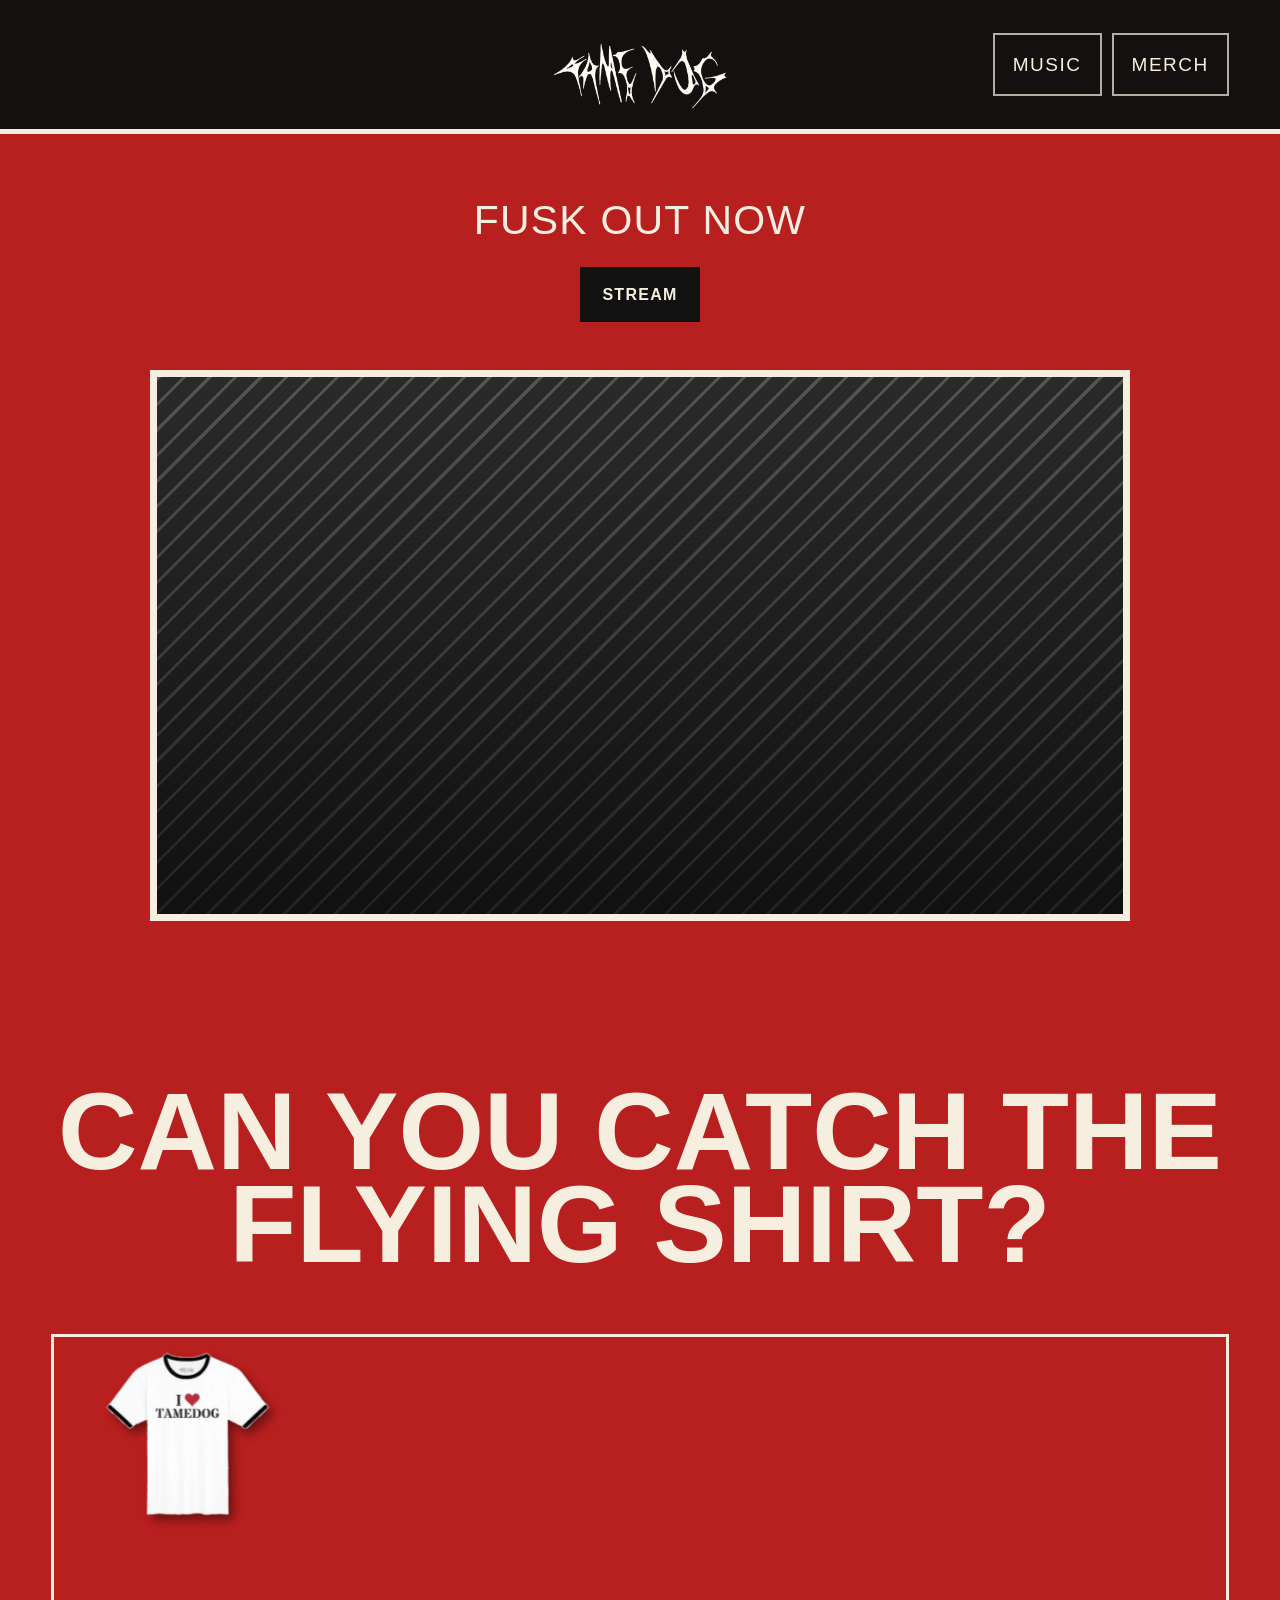
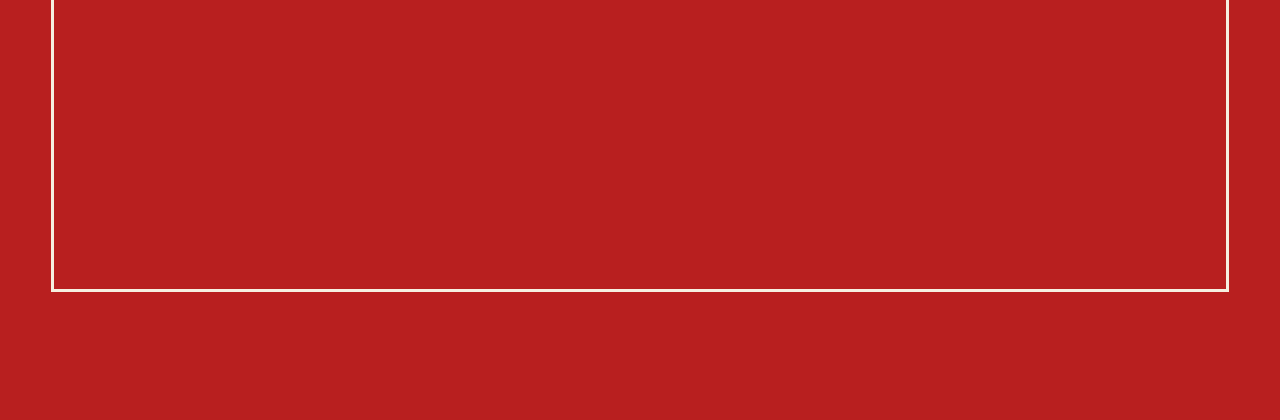
==== commit 92195388: "Match homepage header size to music/merch pages; add full header to merch page; right-align mobile m" ====
--- a/index.html
+++ b/index.html
@@ -5,7 +5,7 @@
   <meta name="viewport" content="width=device-width, initial-scale=1" />
   <title>Tame Dog | Official Site</title>
   <meta name="description" content="Official site for Tame Dog. Music and merch." />
-  <link rel="stylesheet" href="styles.css?v=20260923-mobile-nav-fix-2" />
+  <link rel="stylesheet" href="styles.css?v=20260923-header-parity-1" />
 </head>
 <body>
   <div class="paper-noise" aria-hidden="true"></div>
--- a/styles.css
+++ b/styles.css
@@ -840,32 +840,21 @@
   }
 
   .logo-stamp.logo-image {
-    width: clamp(140px, 46vw, 260px);
-    height: clamp(34px, 11vw, 64px);
+    width: clamp(90px, 30vw, 150px);
+    height: clamp(22px, 7.5vw, 38px);
   }
 
   .menu-button {
     display: inline-flex;
-  }
-
-  /* When a back button shares the header with the logo (music.html,
-     merch.html), there isn't room for a full-size logo too — shrink it
-     and tighten the buttons so nothing overlaps. */
-  .back-button ~ .brand .logo-stamp.logo-image {
-    width: clamp(90px, 30vw, 150px);
-    height: clamp(22px, 7.5vw, 38px);
+    min-width: 0;
+    padding: 8px 10px;
+    font-size: 15px;
   }
 
   .back-button {
     min-width: 0;
     padding: 8px 10px;
     font-size: 16px;
-  }
-
-  .back-button ~ .menu-button {
-    min-width: 0;
-    padding: 8px 10px;
-    font-size: 15px;
   }
 
   .site-nav {
@@ -884,7 +873,7 @@
 
   .site-nav.open {
     display: grid;
-    justify-content: center;
+    justify-content: end;
   }
 
   .hero,
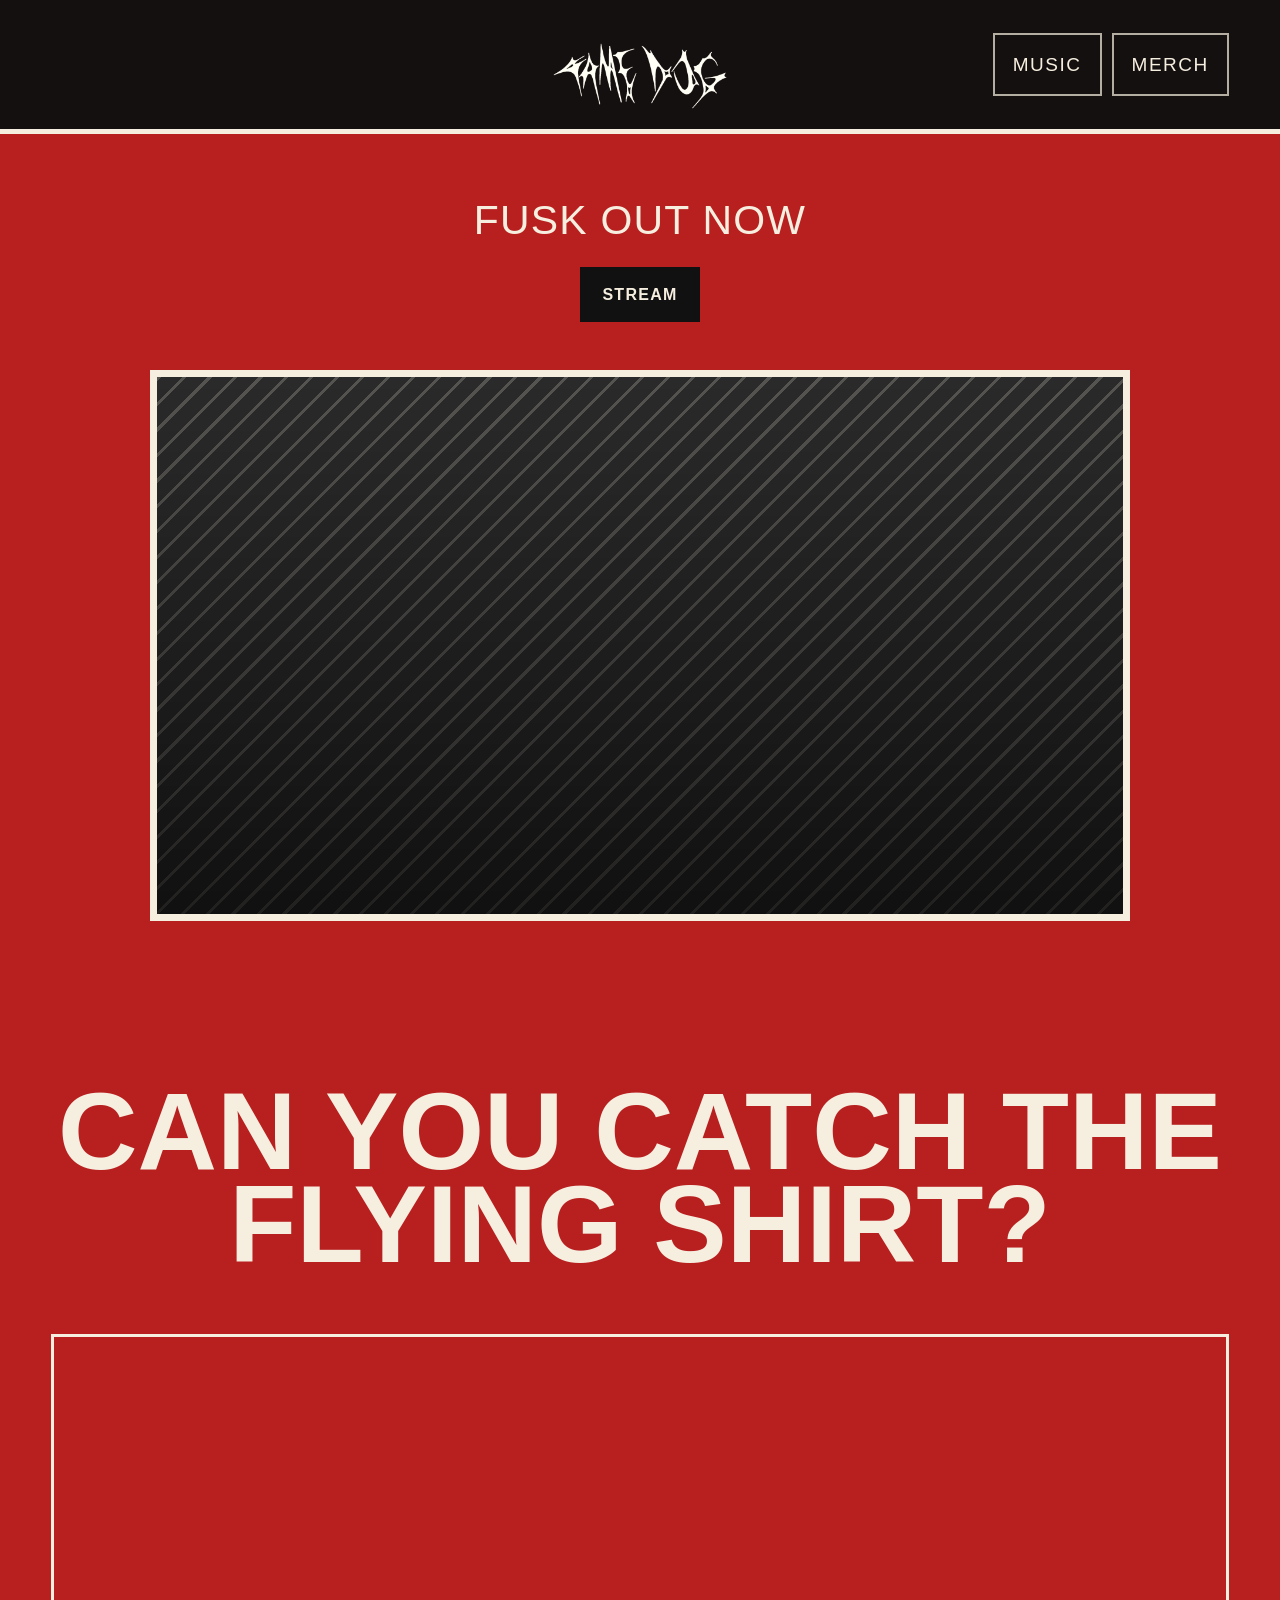
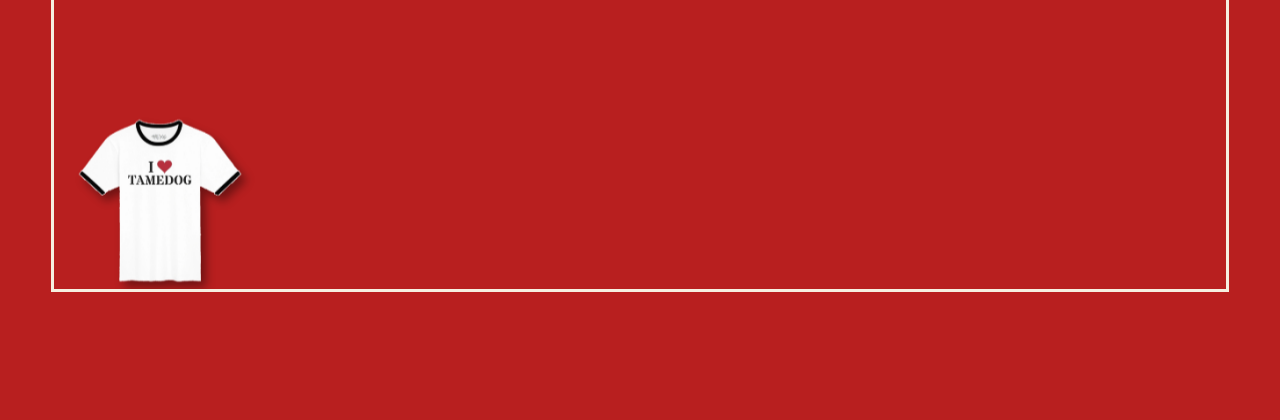
==== commit 7db815da: "Make the mobile dropdown menu a compact card instead of a full-width bar The dropdown used to stretc" ====
--- a/index.html
+++ b/index.html
@@ -5,7 +5,7 @@
   <meta name="viewport" content="width=device-width, initial-scale=1" />
   <title>Tame Dog | Official Site</title>
   <meta name="description" content="Official site for Tame Dog. Music and merch." />
-  <link rel="stylesheet" href="styles.css?v=20260923-header-parity-1" />
+  <link rel="stylesheet" href="styles.css?v=20260923-dropdown-compact-1" />
 </head>
 <body>
   <div class="paper-noise" aria-hidden="true"></div>
--- a/styles.css
+++ b/styles.css
@@ -862,18 +862,27 @@
     position: absolute;
     grid-column: 1 / -1;
     justify-self: stretch;
-    left: 0;
-    right: 0;
-    top: 78px;
+    left: auto;
+    right: 12px;
+    top: 62px;
     max-width: none;
-    padding: 12px 16px;
-    background: var(--ink);
-    border-bottom: 5px solid var(--red);
+    width: auto;
+    padding: 0;
+    background: transparent;
+    border-bottom: none;
   }
 
   .site-nav.open {
     display: grid;
+    gap: 6px;
     justify-content: end;
+  }
+
+  .site-nav a {
+    min-width: 0;
+    padding: 8px 10px;
+    font-size: 15px;
+    background: var(--ink);
   }
 
   .hero,
